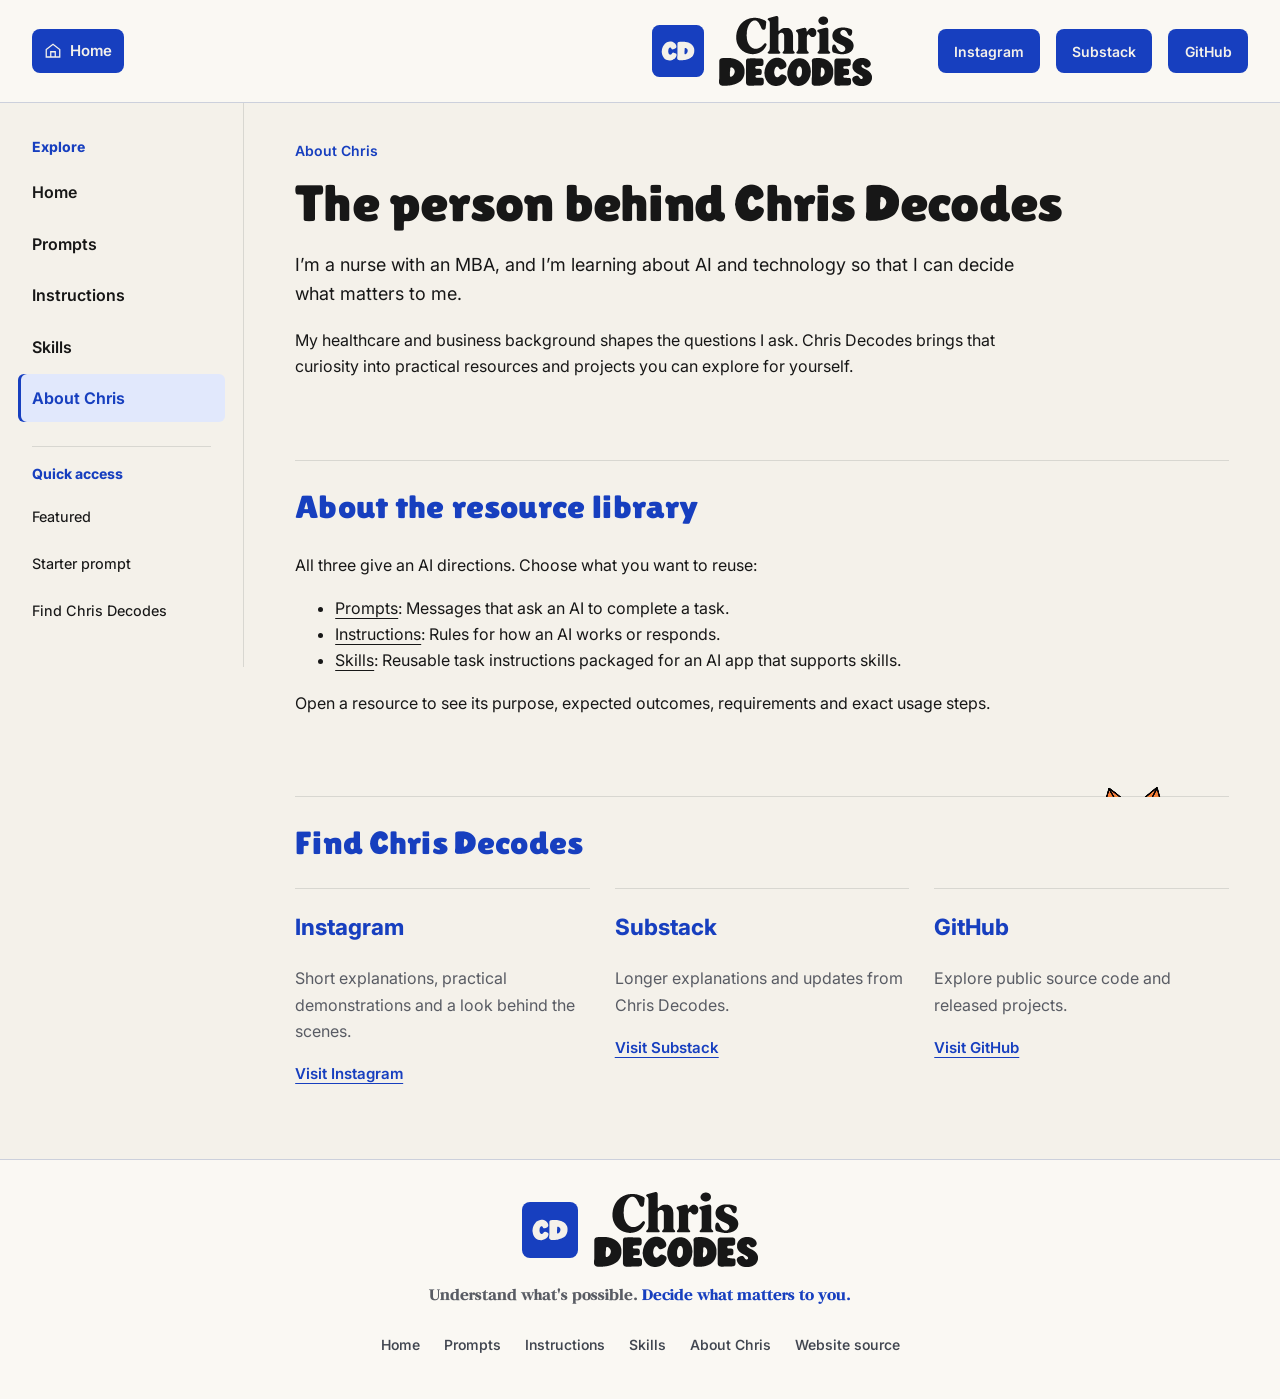
==== about/index.html @ c96f5f58 "Give platform icons wider staggered paths around the tagline" ====
<!doctype html>
<html lang="en"><head><meta charset="utf-8"><meta name="viewport" content="width=device-width, initial-scale=1"><title>About Chris · Chris Decodes</title><meta name="description" content="Explore Chris Decodes prompts, instructions and skills, meet Chris, and find Instagram, Substack and GitHub."><meta name="theme-color" content="#173FBF"><meta property="og:title" content="About Chris · Chris Decodes"><meta property="og:description" content="Understand what's possible. Decide what matters to you."><link rel="icon" href="/assets/favicon.svg" type="image/svg+xml"><link rel="preload" href="/assets/WordmarkEditorial.ttf" as="font" type="font/ttf" crossorigin><link rel="stylesheet" href="/styles.css?v=b5126ed3db9d"><script type="application/json" id="site-config">{"tagline":"Understand what's possible. Decide what matters to you.","navigation":[{"id":"home","label":"Home","url":"/"},{"id":"prompts","label":"Prompts","url":"/prompts/"},{"id":"instructions","label":"Instructions","url":"/instructions/"},{"id":"skills","label":"Skills","url":"/skills/"},{"id":"about","label":"About Chris","url":"/about/"}],"types":{"all":{"label":"All resources","title":"Resources","url":"/resources/","nav":"resources","description":"Browse reusable resources and projects. Find what fits your task, then copy it, download it or explore the source."},"skills":{"label":"Skills","title":"Skills","singular":"Skill","url":"/skills/","nav":"skills","description":"A skill is a reusable set of instructions for a specific task, packaged for an AI app that supports skills. It may include templates, files or scripts.","tileDescription":"Reusable task instructions packaged for an AI app that supports skills.","emptyDescription":"Each skill will name its supported app, explain any requirements and give exact setup and usage steps.","useSteps":["Open a skill and check its supported app, requirements and expected outcomes.","Follow that resource’s setup steps to add the skill to the supported app. The method depends on the app and the skill.","Use the skill for your task as its resource page describes, then review the result."]},"prompts":{"label":"Prompts","title":"Prompts","singular":"Prompt","url":"/prompts/","nav":"prompts","description":"A prompt is a message you give an AI to request a result. It describes the task and can include context, constraints and examples.","tileDescription":"Messages that ask an AI to complete a task.","emptyDescription":"Each prompt will include text to copy, details to fill in and steps for using it.","useSteps":["Open a prompt and read its purpose, expected outcomes and requirements.","Copy the prompt into your AI assistant’s message box. Replace any bracketed fields with your own task details.","Send the message, answer any follow-up questions and review the response."]},"templates":{"label":"Templates","title":"Templates","singular":"Template","url":"/resources/?type=templates","nav":"resources","description":"Reusable files that give a familiar task a clear starting structure."},"workflows":{"label":"Workflows","title":"Workflows","singular":"Workflow","url":"/resources/?type=workflows","nav":"resources","description":"Repeatable processes with the steps and requirements needed to use them."},"projects":{"label":"Projects","title":"Projects","singular":"Project","url":"/resources/?type=projects","nav":"resources","description":"Released tools and code projects, with documentation and source links."},"instructions":{"label":"Instructions","title":"Instructions","singular":"Instruction set","url":"/instructions/","nav":"instructions","description":"Instructions are rules that guide how an AI works or responds, such as its tone, answer format or steps to follow. They apply within the chat, project or app where they are provided.","tileDescription":"Rules for how an AI works or responds.","emptyDescription":"Each instruction set will name the supported app, where to save the text and when the rules apply.","useSteps":["Open an instruction set and check which app it supports and where its rules apply.","Adapt the rules to your needs. Save or paste them in the location named on the resource page, such as project instructions or the start of a chat.","Give the assistant your task, then check that its response follows the rules."]}},"shortcuts":[{"label":"Featured","url":"/#featured"},{"label":"Starter prompt","url":"/resources/task-context-starter-prompt/"},{"label":"Find Chris Decodes","url":"/about/#channels-title"}],"channels":[{"id":"instagram","label":"Instagram","url":"https://www.instagram.com/chris.decodes/","description":"Short explanations, practical demonstrations and a look behind the scenes.","action":"Visit Instagram"},{"id":"substack","label":"Substack","url":"https://substack.com/@chrisdecodes","description":"Longer explanations and updates from Chris Decodes.","action":"Visit Substack"},{"id":"github","label":"GitHub","url":"https://github.com/chrisdecodes-io","description":"Explore public source code and released projects.","action":"Visit GitHub"}]}</script><script type="application/json" id="character-assets">{"/styles.css":"/styles.css?v=b5126ed3db9d","/app.js":"/app.js?v=80d2569b3fc8","/cat-motion.js":"/cat-motion.js?v=bfce1d499fc5","/assets/characters/curious.webm":"/assets/characters/curious.webm?v=998fbcb05bd0","/assets/characters/curious.png":"/assets/characters/curious.png?v=dba51ad01598","/assets/characters/work.webm":"/assets/characters/work.webm?v=6533319961f9","/assets/characters/work.png":"/assets/characters/work.png?v=092979cd5dc8","/assets/characters/presenting.webm":"/assets/characters/presenting.webm?v=2687e1ab9151","/assets/characters/presenting.png":"/assets/characters/presenting.png?v=f0e5d7b3813c","/assets/characters/rest.webm":"/assets/characters/rest.webm?v=f57a9287e5f8","/assets/characters/rest.png":"/assets/characters/rest.png?v=c10e5b1cfd68","/assets/characters/peek.webm":"/assets/characters/peek.webm?v=a9a381fa64bb","/assets/characters/peek.png":"/assets/characters/peek.png?v=89c54f8ad49e","/assets/characters/walk.webm":"/assets/characters/walk.webm?v=b85d0eef2d5d","/assets/characters/walk.png":"/assets/characters/walk.png?v=d634de64fa08"}</script><script src="/cat-motion.js?v=bfce1d499fc5" defer></script><script src="/app.js?v=80d2569b3fc8" defer></script></head><body>
<a class="skip-link" href="#main">Skip to content</a><header class="header"><div class="header-inner"><a class="home-link" href="/"><svg class="home-icon" viewBox="0 0 24 24" width="18" height="18" fill="none" stroke="currentColor" stroke-width="1.7" aria-hidden="true"><path d="m3 10 9-7 9 7v10H3z"/><path d="M9 20v-7h6v7"/></svg>Home</a><a class="brand" href="/" aria-label="Chris Decodes home"><img class="brand-symbol" src="/assets/cd-logo-square.svg" alt="" width="176" height="176"><img class="brand-wordmark" src="/assets/wordmark-cta-ink.svg" alt="" width="533" height="245"></a><nav class="top-channels" aria-label="Chris Decodes channels"><a class="channel-button" href="https://www.instagram.com/chris.decodes/">Instagram</a><a class="channel-button" href="https://substack.com/@chrisdecodes">Substack</a><a class="channel-button" href="https://github.com/chrisdecodes-io">GitHub</a></nav></div></header>
<div class="site-shell"><aside class="sidebar"><button class="sidebar-toggle" aria-expanded="false" aria-controls="sidebar-links">Browse the hub <span aria-hidden="true">+</span></button><nav id="sidebar-links" aria-label="Main navigation"><p class="nav-label">Explore</p><a href="/" data-nav="home">Home</a><a href="/prompts/" data-nav="prompts">Prompts</a><a href="/instructions/" data-nav="instructions">Instructions</a><a href="/skills/" data-nav="skills">Skills</a><a href="/about/" data-nav="about" aria-current="page">About Chris</a><div class="nav-divider"></div><p class="nav-label">Quick access</p><a class="shortcut-link" href="/#featured">Featured</a><a class="shortcut-link" href="/resources/task-context-starter-prompt/">Starter prompt</a><a class="shortcut-link" href="/about/#channels-title">Find Chris Decodes</a></nav></aside><main id="main" tabindex="-1"><article class="about-page"><p class="eyebrow">About Chris</p><h1>The person behind Chris Decodes</h1><p class="lead">I’m a nurse with an MBA, and I’m learning about AI and technology so that I can decide what matters to me.</p><p>My healthcare and business background shapes the questions I ask. Chris Decodes brings that curiosity into practical resources and projects you can explore for yourself.</p><section class="peek-surface about-skills"><div class="peek-edge" data-peek-position="left" aria-hidden="true"><div  class="decoder-cat" data-action="peek" aria-hidden="true"><img src="/assets/characters/peek.png?v=89c54f8ad49e" width="512" height="512" alt=""><video muted loop playsinline preload="none" poster="/assets/characters/peek.png?v=89c54f8ad49e" tabindex="-1" aria-hidden="true"></video></div></div><h2>About the resource library</h2><p>All three give an AI directions. Choose what you want to reuse:</p><ul><li><a href="/prompts/">Prompts</a>: Messages that ask an AI to complete a task.</li><li><a href="/instructions/">Instructions</a>: Rules for how an AI works or responds.</li><li><a href="/skills/">Skills</a>: Reusable task instructions packaged for an AI app that supports skills.</li></ul><p>Open a resource to see its purpose, expected outcomes, requirements and exact usage steps.</p></section><section class="channels peek-surface" aria-labelledby="channels-title"><div class="peek-edge" data-peek-position="right" aria-hidden="true"><div  class="decoder-cat" data-action="peek" aria-hidden="true"><img src="/assets/characters/peek.png?v=89c54f8ad49e" width="512" height="512" alt=""><video muted loop playsinline preload="none" poster="/assets/characters/peek.png?v=89c54f8ad49e" tabindex="-1" aria-hidden="true"></video></div></div><h2 id="channels-title">Find Chris Decodes</h2><div class="channel-grid"><article id="instagram"><h3>Instagram</h3><p>Short explanations, practical demonstrations and a look behind the scenes.</p><a class="text-link" href="https://www.instagram.com/chris.decodes/">Visit Instagram</a></article><article id="substack"><h3>Substack</h3><p>Longer explanations and updates from Chris Decodes.</p><a class="text-link" href="https://substack.com/@chrisdecodes">Visit Substack</a></article><article id="github"><h3>GitHub</h3><p>Explore public source code and released projects.</p><a class="text-link" href="https://github.com/chrisdecodes-io">Visit GitHub</a></article></div></section></article></main></div><footer class="footer peek-surface footer-peek"><div class="peek-edge" data-peek-position="center" aria-hidden="true"><div  class="decoder-cat" data-action="peek" aria-hidden="true"><img src="/assets/characters/peek.png?v=89c54f8ad49e" width="512" height="512" alt=""><video muted loop playsinline preload="none" poster="/assets/characters/peek.png?v=89c54f8ad49e" tabindex="-1" aria-hidden="true"></video></div></div><div class="footer-inner"><div class="footer-brand"><a class="footer-monogram" href="/" aria-label="Chris Decodes home"><img src="/assets/cd-logo-square.svg" width="56" height="56" alt="Chris Decodes CD logo"></a><p class="footer-name"><img class="footer-wordmark" src="/assets/wordmark-cta-ink.svg" width="533" height="245" alt="Chris Decodes"></p></div><p class="footer-tagline"><span class="tagline-opening">Understand what&#39;s possible.</span> <span class="tagline-closing">Decide what matters to you.</span></p><nav aria-label="Footer navigation"><a href="/">Home</a><a href="/prompts/">Prompts</a><a href="/instructions/">Instructions</a><a href="/skills/">Skills</a><a href="/about/">About Chris</a><a href="https://github.com/chrisdecodes-io/chrisdecodes-io.github.io">Website source</a></nav></div></footer></body></html>
---- styles.css ----
@font-face{font-family:WordmarkEditorial;src:url('/assets/WordmarkEditorial.ttf') format('truetype');font-weight:400;font-style:normal;font-display:swap}
@font-face{font-family:Emphasis;src:url('/assets/Emphasis.ttf') format('truetype');font-weight:800;font-display:swap}
@font-face{font-family:Inter;src:url('/assets/Inter.ttf') format('truetype');font-weight:100 900;font-display:swap}
:root{--cream:#f4f1ea;--paper:#faf8f3;--ink:#171717;--blue:#173fbf;--muted:#595c64;--line:#d8d7d1;--pale:#e5eafb;--sidebar:244px}
*{box-sizing:border-box}
html{scroll-padding-top:24px}
body{margin:0;background:var(--cream);color:var(--ink);font:400 1rem/1.65 Inter,Arial,sans-serif}
a{color:inherit;text-underline-offset:4px}
button,input,select{font:inherit}
button{cursor:pointer}
button,a,input,select{-webkit-tap-highlight-color:transparent}
button{color:inherit}
a:focus-visible,button:focus-visible,input:focus-visible,select:focus-visible{outline:3px solid var(--blue);outline-offset:5px}
[hidden]{display:none!important}
h1,h2,h3,p{margin-top:0}
h1,h2{font-family:Emphasis,Arial,sans-serif;font-weight:800;line-height:1.15;letter-spacing:.005em}
h1{font-size:clamp(2.25rem,4vw,3.5rem);margin-bottom:18px}
h2{font-size:1.75rem}
h3{font-size:1.25rem;line-height:1.4}
img{max-width:100%}
.skip-link{position:fixed;top:-90px;left:20px;z-index:20;padding:12px 18px;background:var(--blue);color:var(--cream)}
.skip-link:focus{top:12px}
.site-shell{display:grid;grid-template-columns:var(--sidebar) minmax(0,1fr);max-width:1440px;margin:auto;min-height:0}
.sidebar{border-right:1px solid var(--line);padding:32px 18px;position:sticky;top:0;max-height:100vh;overflow:auto;align-self:start}
.sidebar nav>a{display:block;padding:11px 14px;margin:3px 0;text-decoration:none;border-radius:6px;font-size:.9375rem}
.sidebar nav>a:hover{background:#e8e8e1}
.sidebar nav>a[aria-current=page]{color:var(--blue);background:var(--pale);font-weight:650;box-shadow:inset 3px 0 var(--blue)}
.nav-label{font-size:.875rem;color:var(--muted);font-weight:600;padding-inline:14px;margin-bottom:12px}
.nav-divider{height:1px;background:var(--line);margin:24px 14px 15px}
.sidebar-tagline{font-size:.8125rem;color:var(--muted);margin:32px 14px 0;padding-top:24px;border-top:1px solid var(--line)}
.sidebar-toggle{display:none}
main{min-width:0;padding:36px clamp(24px,4vw,64px) 64px}
main:focus{outline:none}
.page-intro{display:flex;justify-content:space-between;gap:24px;align-items:center;min-height:170px;margin-bottom:28px}
.page-intro>div{max-width:740px}
.eyebrow{font-size:.875rem;font-weight:600;color:var(--blue);margin:0 0 14px}
.page-intro p:last-child{max-width:680px;font-size:1.0625rem;color:var(--muted);margin-bottom:0}
.decoder-cat{display:block;object-fit:contain;width:170px;height:170px;flex-shrink:0}
.catalog-controls{display:flex;gap:20px;align-items:end;margin-bottom:16px}
.search-control{flex:1}
.type-control{width:230px}
label{display:block;font-size:.875rem;font-weight:600;margin-bottom:8px}
input[type=search],select{width:100%;background:var(--paper);color:var(--ink);border:1px solid #a6a8aa;border-radius:7px;padding:12px 15px;min-height:50px}
select{appearance:none;padding-right:36px;background-image:url("data:image/svg+xml,%3Csvg xmlns='http://www.w3.org/2000/svg' width='12' height='8' viewBox='0 0 12 8'%3E%3Cpath d='m1 1 5 5 5-5' fill='none' stroke='%23171717' stroke-width='2'/%3E%3C/svg%3E");background-repeat:no-repeat;background-position:right 14px center}
.results-header{display:flex;justify-content:space-between;align-items:center;gap:20px;min-height:38px;margin-bottom:20px}
.results-header p{font-size:.875rem;color:var(--muted);margin:0}
.text-button{border:0;padding:6px 0;background:none;color:var(--blue);text-decoration:underline;text-underline-offset:4px;font-size:.875rem}
.resource-grid{display:grid;grid-template-columns:repeat(3,minmax(0,1fr));gap:20px}
.resource-card{display:flex;flex-direction:column;background:var(--paper);border:1px solid var(--line);border-radius:9px;padding:26px;min-height:385px}
.card-meta{display:flex;justify-content:space-between;gap:12px;align-items:center;margin-bottom:22px}
.type-badge{display:inline-block;font-size:.8125rem;font-weight:600;color:var(--blue);background:var(--pale);padding:4px 10px;border-radius:4px}
.availability{font-size:.8125rem;color:var(--muted)}
.resource-card h2{font:650 1.375rem/1.4 Inter,Arial,sans-serif;margin-bottom:14px;letter-spacing:-.025em}
.resource-card h2 a{text-decoration:none}
.resource-card h2 a:hover{text-decoration:underline}
.resource-card>p{font-size:1rem;color:var(--muted);line-height:1.65}
.resource-card dl{margin:4px 0 24px}
.resource-card dl>div{margin-top:12px}
dt{font-size:.8125rem;font-weight:600;color:var(--muted)}
dd{margin:4px 0 0;font-size:.9375rem}
.resource-action{align-self:start;color:var(--blue);font-size:.9375rem;font-weight:600;margin-top:auto}
.empty-state{display:flex;align-items:center;justify-content:center;gap:32px;padding:38px 30px;background:#eeece5;border:1px solid var(--line);border-radius:9px;min-height:270px}
.empty-state h2{font-size:1.75rem}
.empty-state p{color:var(--muted);max-width:460px}
.empty-state .decoder-cat{width:180px;height:180px}
.button{display:inline-flex;align-items:center;justify-content:center;text-decoration:none;font-size:.9375rem;font-weight:600;padding:12px 19px;border-radius:6px;min-height:47px;border:1px solid transparent}
.primary{background:var(--blue);color:var(--cream)}
.primary:hover{background:#10319c}
.secondary{background:transparent;border-color:#9c9ea3;color:var(--ink)}
.secondary:hover{background:var(--pale)}
.resource-detail{max-width:900px}
.breadcrumbs{display:flex;gap:12px;font-size:.875rem;margin:0 0 30px;color:var(--muted)}
.detail-intro .availability{margin-left:12px}
.detail-intro h1{margin-top:22px;max-width:800px;font-size:clamp(2rem,3.5vw,3rem)}
.detail-intro>p{font-size:1.125rem;max-width:720px;color:var(--muted)}
.detail-facts{display:grid;grid-template-columns:1fr 1fr;border-block:1px solid var(--line);padding-block:20px;margin:28px 0 34px;gap:24px}
.resource-detail section{margin-bottom:30px}
.resource-detail section h2{font:650 1.25rem/1.4 Inter,Arial,sans-serif;margin-bottom:14px}
.resource-detail li{margin-block:8px}
.resource-detail ol,.resource-detail ul{padding-left:24px}
pre{font:400 1rem/1.85 Inter,Arial,sans-serif;white-space:pre-wrap;overflow-wrap:anywhere;background:var(--paper);padding:26px;border:1px solid var(--line);border-radius:8px;margin:0}
.resource-actions{display:flex;align-items:center;gap:14px;flex-wrap:wrap}
.text-link{color:var(--blue);font-weight:600;font-size:.9375rem}
#copy-status{min-height:26px;margin:14px 0;font-size:.9375rem;color:var(--blue)}
.notice{font-size:.9375rem;color:var(--muted);border-left:3px solid #aab8e4;padding:8px 0 8px 16px}
.about-page{max-width:1000px}
.about-page>p{max-width:750px}
.about-page h1{max-width:800px}
.about-page .lead{font-size:1.125rem}
.about-page>h2{margin-top:40px;font-size:1.75rem}
.channels{margin-top:48px}
.channel-grid{display:grid;grid-template-columns:repeat(3,minmax(0,1fr));gap:25px}
.channel-grid article{padding-top:22px;border-top:1px solid var(--line)}
.channel-grid p{color:var(--muted);font-size:1rem}
.coming{display:inline-block;font-size:.875rem;color:var(--muted);padding:5px 9px;border:1px solid var(--line);border-radius:4px}
@media(min-width:1500px){
.resource-grid{grid-template-columns:repeat(3,minmax(0,1fr))}}
@media(max-width:1250px){
.resource-grid{grid-template-columns:repeat(2,minmax(0,1fr))}
.resource-card{padding:24px}
.page-intro .decoder-cat{width:145px;height:145px}
.channel-grid{grid-template-columns:1fr}}
@media(max-width:950px){
:root{--sidebar:210px}
.sidebar{padding-inline:12px}
.catalog-controls{gap:16px}
.type-control{width:190px}
.resource-grid{grid-template-columns:1fr}
.page-intro .decoder-cat{width:125px;height:125px}
.empty-state{gap:20px;padding:26px 20px}}
@media(max-width:760px){
.site-shell{display:block;min-height:0}
.sidebar{position:relative;max-height:none;border-right:0;border-bottom:1px solid var(--line);padding:0 20px}
.sidebar-toggle{display:flex;justify-content:space-between;width:100%;border:0;padding:16px 0;background:none;color:var(--blue);font-weight:600}
.sidebar nav{display:none;padding-bottom:20px}
.sidebar-toggle[aria-expanded=true]+nav{display:block}
.sidebar-tagline{display:none}
.sidebar .nav-label{padding-top:7px}
.sidebar nav>a{min-height:46px}
.sidebar .nav-divider{margin-block:16px 8px}
main{padding:26px 20px 45px}
.page-intro{gap:10px;min-height:150px;margin-bottom:28px}
.page-intro>div{min-width:0}
.page-intro .decoder-cat{width:100px;height:100px}
.page-intro h1{font-size:2.25rem}
.page-intro .eyebrow{font-size:.8125rem}
.page-intro p:last-child{font-size:1rem}
.catalog-controls{display:block}
.type-control{width:100%;margin-top:16px}
.results-header{align-items:start;gap:12px}
.results-header .text-button{max-width:160px;text-align:right;padding:0}
.resource-card{min-height:360px}
.empty-state{flex-direction:column;gap:8px;text-align:center;padding:22px}
.empty-state .decoder-cat{width:145px;height:145px}
.empty-state h2{font-size:1.5rem}
.detail-facts{grid-template-columns:1fr}
.breadcrumbs{flex-wrap:wrap}
.detail-intro h1{font-size:2.1rem}
.resource-detail pre{padding:20px}
.resource-actions{gap:12px}
.resource-actions .text-link{padding:8px 0}
.channel-grid{grid-template-columns:1fr}
.about-page h1{font-size:2.25rem}}
@media(max-width:390px){
.page-intro{align-items:start}
.page-intro .decoder-cat{width:80px;height:80px}
.page-intro h1{font-size:2rem}
.page-intro .eyebrow{max-width:180px}}
@media(prefers-reduced-motion:reduce){
*{scroll-behavior:auto!important;transition:none!important}}
.decoder-cat{position:relative}
.decoder-cat img,.decoder-cat video{position:absolute;inset:0;width:100%;height:100%;object-fit:contain}
.decoder-cat video{visibility:hidden}
.decoder-cat.has-video video{visibility:visible}
.decoder-cat.has-video img{visibility:hidden}
.page-intro{justify-content:flex-start;gap:8px;max-width:930px;min-height:200px}
.page-intro>div:first-child{flex:0 1 620px}
.page-intro .decoder-cat{width:230px;height:230px}
.page-intro .decoder-cat[data-action=curious] img,.page-intro .decoder-cat[data-action=curious] video,.page-intro .decoder-cat[data-action=presenting] img,.page-intro .decoder-cat[data-action=presenting] video{transform:scaleX(-1)}
.empty-state{justify-content:flex-start;gap:12px}
.empty-state .decoder-cat{width:230px;height:230px}
.empty-state .decoder-cat[data-action=work] img,.empty-state .decoder-cat[data-action=work] video{transform:scaleX(-1)}
@media(max-width:1000px){
.page-intro .decoder-cat{width:180px;height:180px}
.empty-state .decoder-cat{width:200px;height:200px}}
@media(max-width:760px){
.page-intro{display:grid;grid-template-columns:minmax(0,1fr) 145px;column-gap:0;row-gap:0;min-height:0;align-items:center}
.page-intro>div:first-child{display:contents}
.page-intro .eyebrow{grid-column:1;grid-row:1;align-self:end;margin-bottom:10px}
.page-intro h1{grid-column:1;grid-row:2;align-self:start;margin-bottom:12px}
.page-intro p:last-child{grid-column:1/-1;grid-row:3}
.page-intro .decoder-cat{grid-column:2;grid-row:1/3;width:145px;height:145px}
.page-intro:has(#intro-cat[hidden]){display:block}
.page-intro:has(#intro-cat[hidden])>div:first-child{display:block}
.empty-state{gap:0}
.empty-state .decoder-cat{width:195px;height:195px;margin-bottom:-8px}}
@media(max-width:390px){
.page-intro{grid-template-columns:minmax(0,1fr) 130px}
.page-intro .decoder-cat{width:130px;height:130px}
.page-intro .eyebrow{font-size:.8125rem}}
.home-search{max-width:850px;margin-bottom:38px}
.home-search>div{display:flex;gap:12px}
.home-search input{flex:1;min-width:0}
.home-search button{white-space:nowrap}
.grid-heading{font-size:1.75rem;margin:0 0 22px}
.home-grid{display:grid;grid-template-columns:repeat(3,minmax(0,1fr));gap:20px}
.home-tile{display:flex;flex-direction:column;min-width:0;aspect-ratio:1;min-height:280px;padding:26px;background:var(--paper);border:1px solid var(--line);border-radius:9px;text-decoration:none;color:var(--ink)}
a.home-tile:hover{border-color:var(--blue);background:#eef1fb}
.home-tile h2{font:650 1.4rem/1.35 Inter,Arial,sans-serif;letter-spacing:-.025em;margin-bottom:14px}
.home-tile>p{font-size:1rem;color:var(--muted);line-height:1.6}
.tile-kind{color:var(--blue);font-size:.8125rem;font-weight:600;margin-bottom:18px}
.tile-bottom{display:flex;flex-direction:column;align-items:start;gap:10px;margin-top:auto;padding-top:12px}
.tile-status{font-size:.8125rem;color:var(--muted)}
.tile-action{color:var(--blue);font-size:.9375rem;font-weight:600;text-decoration:underline;text-underline-offset:4px}
.featured-tile{border-color:#93a8e7;background:#e9eefc}
.placeholder-tile{background:#eeece5}
.sidebar-tagline{display:none}
@media(max-width:1150px){
.home-grid{grid-template-columns:repeat(2,minmax(0,1fr))}
.home-tile{padding:24px;min-height:290px}}
@media(max-width:760px){
.home-search{margin-bottom:32px}
.home-search>div{flex-direction:column}
.home-search button{align-self:start}
.home-grid{grid-template-columns:repeat(2,minmax(0,1fr));gap:16px}
.home-tile{padding:22px;aspect-ratio:auto;min-height:280px}
.home-tile h2{font-size:1.3rem}}
@media(max-width:580px){
.home-grid{grid-template-columns:1fr}
.home-tile{aspect-ratio:1;min-height:270px}
.home-tile h2{font-size:1.5rem}
.home-tile>p{max-width:350px}
.home-tile .tile-status{font-size:.875rem}}
.home-tile{width:100%}
.featured-panel{position:relative;isolation:isolate;display:grid;grid-template-columns:minmax(0,1fr) 240px;align-items:center;gap:18px;padding:32px;margin-bottom:32px;border-radius:16px;background:radial-gradient(ellipse at 100% 0%,#4667cc 0%,#173fbf 68%);color:var(--cream);overflow:hidden}
.featured-copy{min-width:0;max-width:650px}
.featured-label{font-size:.9375rem;font-weight:600;display:flex;gap:14px;align-items:center;margin-bottom:20px}
.featured-label>span{font-size:.8125rem;font-weight:400;border-left:1px solid #f4f1ea66;padding-left:14px}
.featured-panel h2{font-size:clamp(1.9rem,3vw,2.6rem);line-height:1.13;margin-bottom:18px}
.featured-description{font-size:1.0625rem;line-height:1.7;max-width:560px;margin-bottom:18px}
.featured-meta{font-size:.8125rem;color:#e0e7ff;line-height:1.7;margin-bottom:22px}
.featured-panel .featured-button{background:var(--cream);color:var(--blue);padding-inline:23px;border-color:var(--cream)}
.featured-panel .featured-button:hover{background:#fffdf9}
.featured-panel a:focus-visible{outline-color:var(--cream)}
.featured-panel .decoder-cat{width:240px;height:240px;justify-self:end}
.featured-panel .decoder-cat img,.featured-panel .decoder-cat video{transform:scaleX(-1)}
.home-search{max-width:none;margin-bottom:34px}
.home-search label{font-size:.9375rem}
.grid-heading{font-size:1.9rem;margin-bottom:22px}
.home-grid{gap:20px}
.home-tile{padding:24px;min-height:210px;aspect-ratio:1.08;border-radius:12px;box-shadow:0 3px 12px #17171703}
.home-tile h2{font-family:Emphasis,Arial,sans-serif;font-weight:800;font-size:1.8rem;line-height:1.15;letter-spacing:.005em;margin:0 0 18px}
.home-tile>p{font-size:1rem;line-height:1.7}
.tile-action{text-decoration:none}
.home-tile:hover .tile-action{text-decoration:underline;text-underline-offset:4px}
a.home-tile:hover{background:#f8f9ff;border-color:#8b9fd8}
.placeholder-tile{box-shadow:none}
.tile-bottom{gap:12px}
.tile-status{font-size:.875rem}
.sidebar nav>a[aria-current=page]{background:#e1e8fc}
@media(max-width:1150px){
.featured-panel{grid-template-columns:minmax(0,1fr) 170px;padding:30px;gap:12px}
.featured-panel .decoder-cat{width:180px;height:180px}
.home-tile{aspect-ratio:auto;min-height:210px;padding:24px}
.home-tile h2{font-size:1.7rem}}
@media(max-width:760px){
.featured-panel{display:block;padding:26px;margin-bottom:30px}
.featured-panel .decoder-cat{position:absolute;top:24px;right:12px;width:120px;height:120px}
.featured-label{max-width:calc(100% - 100px);display:block;margin-bottom:14px}
.featured-label>span{display:block;border:0;padding:0;margin-top:5px}
.featured-panel h2{max-width:calc(100% - 100px);font-size:1.85rem;min-height:100px;margin-bottom:22px}
.featured-description{font-size:1rem}
.featured-meta{font-size:.8125rem}
.home-grid{gap:18px}
.home-tile{min-height:210px;padding:24px}
.home-tile h2{font-size:1.8rem}
.grid-heading{font-size:1.75rem}}
@media(max-width:360px){
.featured-panel{padding:22px}
.featured-panel h2{font-size:1.65rem;max-width:calc(100% - 88px)}
.featured-panel .decoder-cat{width:110px;height:110px;right:8px}
.featured-label{max-width:calc(100% - 88px)}}
@media(max-width:760px){
.featured-label{max-width:none;display:flex;align-items:center;gap:12px}
.featured-label>span{display:inline;border-left:1px solid #f4f1ea66;padding-left:12px;margin:0}
.featured-panel h2{max-width:none;min-height:0;font-size:1.9rem;margin-bottom:18px}
.featured-panel .decoder-cat{top:auto;bottom:24px;right:14px;width:120px;height:120px}
.featured-meta{max-width:calc(100% - 112px)}
.featured-button{max-width:calc(100% - 100px)}}
@media(max-width:360px){
.featured-panel h2{font-size:1.75rem;max-width:none}
.featured-panel .decoder-cat{width:100px;height:100px;right:10px}
.featured-meta{max-width:calc(100% - 92px)}
.featured-button{max-width:none}}
.decoder-cat{pointer-events:none}
@media(max-width:760px){
.featured-panel .featured-button{padding-inline:18px}}
.home-grid{grid-template-columns:repeat(2,minmax(0,1fr))}
@media(min-width:761px) and (max-width:899px){.home-grid{grid-template-columns:1fr}}
.home-tile{aspect-ratio:auto;min-height:210px}
.home-tile>p{max-width:410px}
@media(max-width:580px){
.home-grid{grid-template-columns:1fr}
.home-tile{min-height:210px}}
.featured-panel{grid-template-columns:minmax(0,1.9fr) minmax(220px,1fr)}
.featured-panel .decoder-cat{justify-self:center;align-self:center}
.empty-state{justify-content:center}
.empty-state .decoder-cat{align-self:center;margin:0}
.home-search{margin-bottom:28px}
@media(max-width:1150px){
.featured-panel{grid-template-columns:minmax(0,1.7fr) minmax(160px,1fr)}}
@media(max-width:760px){
.featured-panel{display:grid;grid-template-columns:minmax(0,1fr) 100px;column-gap:16px;row-gap:0}
.featured-copy{display:contents}
.featured-label{grid-column:1/-1;grid-row:1}
.featured-panel h2{grid-column:1/-1;grid-row:2;max-width:none}
.featured-description{grid-column:1/-1;grid-row:3}
.featured-meta{grid-column:1;grid-row:4;align-self:center;max-width:none;margin:0}
.featured-panel .decoder-cat{position:relative;inset:auto;grid-column:2;grid-row:4;width:100px;height:100px;justify-self:center;align-self:center}
.featured-panel .featured-button{grid-column:1/-1;grid-row:5;justify-self:start;max-width:none;margin-top:16px}}
.home-grid{margin-top:28px}
.skills-page .page-intro{min-height:0;margin-bottom:30px}
.skills-page .page-intro h1{margin-bottom:15px}
@media(max-width:760px){
.featured-copy:not(:has(.featured-label)) h2{grid-row:1}
.featured-copy:not(:has(.featured-label)) .featured-description{grid-row:2}
.featured-copy:not(:has(.featured-label)) .featured-meta{grid-row:3}
.featured-copy:not(:has(.featured-label))+.decoder-cat{grid-row:3}
.featured-copy:not(:has(.featured-label)) .featured-button{grid-row:4}
.skills-page .page-intro{display:block}
.skills-page .page-intro>div:first-child{display:block}}
.skills-page .page-intro h1,.about-page h1,.detail-intro h1{font-size:clamp(2.8rem,4vw,3.5rem);line-height:1.08;letter-spacing:-.015em}
.featured-panel h2{font-size:clamp(2.2rem,3vw,2.5rem);line-height:1.1;max-width:650px}
.home-tile h2{font-size:2rem;line-height:1.12;color:var(--ink)}
.resource-detail section h2,.about-page>h2,.channels>h2{font:800 2rem/1.15 Emphasis,Arial,sans-serif;color:var(--blue)}
.channel-grid h3{font-size:1.4rem;font-weight:750;color:var(--blue)}
.sidebar .nav-label{color:var(--blue);font-size:.875rem;margin:0 14px 10px;padding:0;font-weight:750}
.sidebar nav>a{font-size:1rem;font-weight:600}
.sidebar nav>a.shortcut-link{font-size:.9rem;font-weight:450;line-height:1.5}
@media(max-width:760px){
.skills-page .page-intro h1,.about-page h1,.detail-intro h1{font-size:clamp(2.6rem,9.5vw,3.1rem)}
.featured-panel h2{font-size:clamp(2.05rem,7.5vw,2.55rem);overflow-wrap:break-word}
.home-tile h2{font-size:1.95rem}
.resource-detail section h2,.about-page>h2,.channels>h2{font-size:1.8rem}
.sidebar .nav-label{margin-top:10px}}
.peek-surface{position:relative;border-top:1px solid var(--line);padding-top:28px;margin-top:80px}
.peek-edge{position:absolute;right:24px;top:-128px;width:150px;height:128px;overflow:hidden;pointer-events:none}
.peek-edge .decoder-cat{width:150px;height:150px;position:relative}
.prompt-peek{margin-top:80px!important}
.channels.peek-surface{margin-top:80px}
@media(max-width:760px){
.peek-surface{margin-top:64px}
.peek-edge{right:12px;top:-103px;width:120px;height:103px}
.peek-edge .decoder-cat{width:120px;height:120px}
.channels.peek-surface{margin-top:64px}
.prompt-peek{margin-top:64px!important}}
.peek-edge[data-peek-position=left]{right:auto;left:24px}
.peek-edge[data-peek-position=center]{right:auto;left:calc(50% - 75px)}
@media(max-width:760px){
.peek-edge[data-peek-position=left]{left:12px}
.peek-edge[data-peek-position=center]{left:calc(50% - 60px)}}
.peek-edge{visibility:hidden}
.peek-edge[data-peek-active]{visibility:visible}
.feature-peek-wrap{--peek-half:75px;padding:0;border:0}
.feature-peek-wrap>.peek-edge{left:calc(50% - var(--peek-half));right:auto}
.feature-peek-wrap>.featured-panel{margin-bottom:0}
.home-grid.peek-surface{margin-top:80px;padding-top:24px}
.home-grid>.peek-edge{display:block}
.about-skills h2{font-size:2rem;color:var(--blue)}
@media(max-width:760px){
.home-grid.peek-surface{margin-top:64px}
.skills-page .page-intro.peek-surface{margin-top:64px}
.skills-collection.peek-surface{margin-top:64px}}
main{padding-bottom:40px}
.featured-panel{grid-template-columns:minmax(0,1.9fr) minmax(250px,1fr)}
.featured-panel .decoder-cat{width:300px;height:300px}
.empty-state .decoder-cat{width:270px;height:270px}
@media(max-width:1150px){
.featured-panel{grid-template-columns:minmax(0,1.7fr) minmax(190px,1fr)}
.featured-panel .decoder-cat{width:225px;height:225px}}
@media(max-width:1000px){
.empty-state .decoder-cat{width:230px;height:230px}}
@media(max-width:760px){
main{padding-bottom:32px}
.featured-panel{grid-template-columns:minmax(0,1fr) 115px}
.featured-panel .decoder-cat{width:115px;height:115px}
.empty-state .decoder-cat{width:180px;height:180px}}
body{min-height:100vh;display:flex;flex-direction:column}
.site-shell{width:100%;flex:1}
.header{width:100%;background:var(--paper);border-bottom:1px solid #ccd0dc}
.header-inner{display:grid;grid-template-columns:minmax(0,1fr) auto minmax(0,1fr);align-items:center;gap:24px;width:100%;max-width:1440px;margin:auto;padding:16px 32px}
.brand{position:relative;left:calc(var(--sidebar) / 2);grid-column:2;grid-row:1;justify-self:center;display:flex;align-items:center;--cta-width:220px;width:var(--cta-width);gap:calc(var(--cta-width) * 49.3 / 741.3);min-height:44px;padding:0;background:transparent}
.brand img{display:block;height:auto;flex-shrink:0}
.brand .brand-symbol{width:calc(var(--cta-width) * 176 / 741.3);border-radius:calc(var(--cta-width) * 8 / 236)}
.brand .brand-wordmark{width:calc(var(--cta-width) * 516 / 741.3)}
.home-link{grid-column:1;grid-row:1;justify-self:start;display:inline-flex;align-items:center;gap:8px;padding:10px 12px;min-height:44px;border-radius:8px;background:var(--blue);color:var(--cream);font-size:.9375rem;font-weight:600;text-decoration:none}
.home-link:hover{background:#10319c}
.home-icon{flex-shrink:0}
.top-channels{grid-column:3;grid-row:1;justify-self:end;display:flex;align-items:center;gap:16px}
.top-channels a{display:inline-flex;align-items:center;justify-content:center;min-width:80px;min-height:44px;padding:10px 16px;border-radius:8px;background:var(--blue);color:var(--cream);font-size:.875rem;font-weight:600;text-decoration:none;white-space:nowrap}
.top-channels a:hover{background:#10319c}
.footer{position:relative;flex-shrink:0;width:100%;max-width:none;margin:32px 0 0;padding:32px 24px;background:var(--paper);border-top:1px solid #ccd0dc;color:var(--muted)}
.footer-inner{display:flex;flex-direction:column;align-items:center;gap:16px;width:100%;max-width:1440px;margin:auto;text-align:center}
.footer-brand{display:flex;align-items:center;justify-content:center;--cta-width:236px;width:var(--cta-width);gap:calc(var(--cta-width) * 49.3 / 741.3)}
.footer-monogram{display:block;width:calc(var(--cta-width) * 176 / 741.3);aspect-ratio:1;flex-shrink:0;overflow:hidden;border-radius:8px}
.footer-monogram img{display:block;width:100%;height:auto}
.footer-name{margin:0}
.footer-wordmark{display:block;width:calc(var(--cta-width) * 516 / 741.3);height:auto}
.footer-tagline{max-width:460px;margin:0;font:400 1rem/1.45 WordmarkEditorial,Georgia,serif;font-synthesis:none;font-kerning:normal;letter-spacing:0}
.footer-tagline .tagline-closing{color:var(--blue);font-weight:400}
.footer nav{display:flex;align-items:center;justify-content:center;flex-wrap:wrap;gap:8px 24px}
.footer nav a{display:inline-flex;align-items:center;min-height:44px;padding:8px 0;font-size:.875rem;font-weight:550;text-decoration:none;color:#414650}
.footer nav a:hover{color:var(--blue);text-decoration:underline}
@media(max-width:1199px){
.header-inner{grid-template-columns:minmax(0,1fr) auto minmax(0,1fr);gap:12px 16px;padding:16px 24px}

.brand{--cta-width:192px}
.top-channels{position:relative;left:calc(var(--sidebar) / 2);grid-column:1/-1;grid-row:2;justify-self:center;display:grid;grid-template-columns:repeat(3,minmax(0,1fr));gap:8px;width:100%;max-width:360px}
.top-channels a{min-width:0;min-height:46px}
}
@media(max-width:760px){
.brand,.top-channels{left:0}
.footer-brand{--cta-width:220px}
.footer{padding:24px 20px}
.footer nav{display:grid;grid-template-columns:repeat(2,max-content);gap:4px 24px}
.footer nav a{justify-content:center}
.footer-tagline .tagline-opening,.footer-tagline .tagline-closing{display:block}}
@media(max-width:480px){
.header-inner{padding:12px 16px;column-gap:8px}
.top-channels a{padding:10px 6px}

.brand{--cta-width:160px}
.home-link{gap:6px;padding:8px 6px;font-size:.875rem}
.home-icon{width:16px;height:16px}}

/* The final destination fills its row without creating an empty half-grid. */
@media(min-width:761px){
.home-grid>.home-tile:last-child{grid-column:1/-1;display:grid;grid-template-columns:minmax(0,1fr) auto;column-gap:24px;min-height:0}
.home-grid>.home-tile:last-child .tile-heading{grid-column:1;grid-row:1;margin-bottom:8px}
.home-grid>.home-tile:last-child>p{grid-column:1;grid-row:2;max-width:650px;margin-bottom:0}
.home-grid>.home-tile:last-child .tile-bottom{grid-column:2;grid-row:1/3;align-self:center;margin:0;padding:0}}
.tile-heading{display:flex;align-items:center;gap:12px;margin-bottom:16px;min-width:0}
.tile-heading h2{margin:0;min-width:0}
.tile-icon{display:inline-flex;align-items:center;justify-content:center;flex-shrink:0;width:36px;height:36px;border-radius:10px;background:var(--blue);color:var(--cream)}

@media(max-width:360px){
.tile-heading{gap:10px}
.tile-icon{width:32px;height:32px;border-radius:9px}
.tile-heading h2{font-size:1.8rem}}

/* A centered, larger tagline flanked by two platform marks on each side. */
.home-intro{position:relative;display:grid;place-items:center;width:100%;min-height:216px;padding:8px 112px;margin:0 auto}
.home-tagline{font-family:WordmarkEditorial,Georgia,serif;font-weight:400;font-synthesis:none;font-kerning:normal;font-size:clamp(2rem,3.4vw,3rem);line-height:1.18;letter-spacing:0;color:var(--ink);margin:0;width:100%;text-align:center}
.home-tagline .tagline-opening,.home-tagline .tagline-closing{display:block}
.home-tagline .tagline-opening{color:var(--ink);font-weight:400}.home-tagline .tagline-closing{color:var(--blue);font-weight:400}
.platform-orbit{--inward-travel:32px;--outward-travel:4px;--upper-rise:14px;--lower-rise:5px;--settle:3px;position:absolute;inset:8px 8px;list-style:none;padding:0;margin:0;pointer-events:none}
.platform-token{--float-left:var(--outward-travel);--float-right:var(--inward-travel);--float-up:var(--upper-rise);--float-down:var(--settle);position:absolute;display:flex;flex-direction:column;align-items:center;width:84px;gap:6px;animation:platform-float 20s ease-in-out infinite}
.platform-mark{display:grid;place-items:center;width:64px;height:64px;background:var(--blue);border-radius:16px}
.platform-mark img{display:block;width:36px;height:36px;object-fit:contain}.platform-token[data-platform=chatgpt] img{width:48px;height:48px}
.platform-label{font:600 .75rem/1.5 Inter,Arial,sans-serif;color:var(--ink);text-align:center}
.platform-token[data-platform=claude]{left:0;top:0;animation-delay:-6s}.platform-token[data-platform=claude-code]{--float-up:var(--lower-rise);animation-direction:reverse;left:0;bottom:0;animation-duration:23s;animation-delay:-10s}.platform-token[data-platform=chatgpt]{--float-left:var(--inward-travel);--float-right:var(--outward-travel);right:0;top:0;animation-duration:22s;animation-delay:-12s}.platform-token[data-platform=codex]{--float-left:var(--inward-travel);--float-right:var(--outward-travel);--float-up:var(--lower-rise);animation-direction:reverse;right:0;bottom:0;animation-duration:24s;animation-delay:-4s}
@keyframes platform-float{0%,100%{transform:translate(calc(var(--float-left) * -.5),calc(var(--float-down) * .3))}22%{transform:translate(var(--float-right),calc(var(--float-up) * -1))}48%{transform:translate(calc(var(--float-right) * .4),var(--float-down))}74%{transform:translate(calc(var(--float-left) * -1),calc(var(--float-up) * -.5))}88%{transform:translate(calc(var(--float-right) * .2),calc(var(--float-down) * .65))}}
.tile-icon img{display:block;object-fit:contain}
@media(max-width:1150px){.home-intro{padding-inline:92px;min-height:192px}.platform-orbit{--inward-travel:14px;--upper-rise:12px;--lower-rise:4px;--settle:2px;inset:8px 4px}.platform-token{width:72px}.platform-mark{width:56px;height:56px;border-radius:14px}}
@media(max-width:760px){.feature-peek-wrap{--peek-half:60px}.home-intro{padding:4px 60px;min-height:180px}.home-tagline{font-size:2rem;line-height:1.18}.platform-orbit{--inward-travel:8px;--outward-travel:2px;--upper-rise:10px;--lower-rise:5px;--settle:3px;inset:10px 0}.platform-token{width:52px;gap:5px}.platform-mark{width:44px;height:44px;border-radius:12px}.platform-mark img{width:28px;height:28px}.platform-token[data-platform=chatgpt] img{width:34px;height:34px}.platform-label{line-height:1.25}}
@media(max-width:360px){.brand{--cta-width:128px}.home-link{padding-inline:4px;gap:4px;font-size:.84375rem}.home-icon{width:14px;height:14px}.home-intro{padding-inline:51px}.platform-orbit{--inward-travel:5px}.home-tagline{font-size:1.875rem}.platform-token{width:44px}.platform-mark{width:38px;height:38px;border-radius:10px}.platform-mark img{width:25px;height:25px}.platform-token[data-platform=chatgpt] img{width:30px;height:30px}.platform-label{font-size:.75rem}}
@media(min-width:761px){.platform-label{white-space:nowrap}}
@media(prefers-reduced-motion:reduce){.platform-token{animation:none}}

/* A reserved cream lane lets the walk take a turn after a complete peek dip. */
.walk-track{-webkit-mask-image:linear-gradient(to right,transparent,#000 10px,#000 calc(100% - 10px),transparent);mask-image:linear-gradient(to right,transparent,#000 10px,#000 calc(100% - 10px),transparent);--walker-size:120px;position:absolute;inset:-80px auto auto var(--walk-left,0px);width:var(--walk-width,100%);height:80px;overflow:hidden;pointer-events:none;visibility:hidden;opacity:0}
.walk-track .decoder-cat{position:absolute;left:calc(-1 * var(--walker-size));bottom:calc(var(--walker-size) * -.1375);width:var(--walker-size);height:var(--walker-size)}
.walk-track[data-walk-active]{visibility:visible;opacity:1}
.walk-track[data-walk-active] .decoder-cat{animation:cat-crossing var(--walk-duration,15s) linear both;animation-play-state:paused}
.walk-track[data-walk-active] .decoder-cat.has-video{animation-play-state:running}
.walk-track[data-walk-active][data-walk-paused] .decoder-cat{animation-play-state:paused}
@keyframes cat-crossing{from{left:calc(-1 * var(--walker-size))}to{left:100%}}
@media(max-width:760px){.walk-track{--walker-size:96px;top:-64px;height:64px}}

/* Resource collections retain the approved detail-page vocabulary without sparse card columns. */
.collection-count{color:var(--muted);margin-bottom:16px}
.collection-results{grid-template-columns:1fr}
.collection-results .resource-card{min-height:0}
.collection-results .resource-card>p{max-width:680px}
.collection-results .resource-card dl{display:flex;flex-wrap:wrap;gap:12px 40px}

.detail-intro .purpose-label{font:650 1.0625rem/1.5 Inter,Arial,sans-serif;margin:20px 0 8px;letter-spacing:0}

.collection-how{max-width:800px;margin-top:28px}
.collection-how>p{color:var(--muted);margin-bottom:10px}
.collection-how li{margin-bottom:12px;line-height:1.65}

.empty-actions{display:flex;align-items:center;flex-wrap:wrap;gap:12px 20px}
.detail-quick-link{margin-top:6px}
#prompt-title{scroll-margin-top:24px}
@media(max-width:760px){.empty-actions{justify-content:center}}
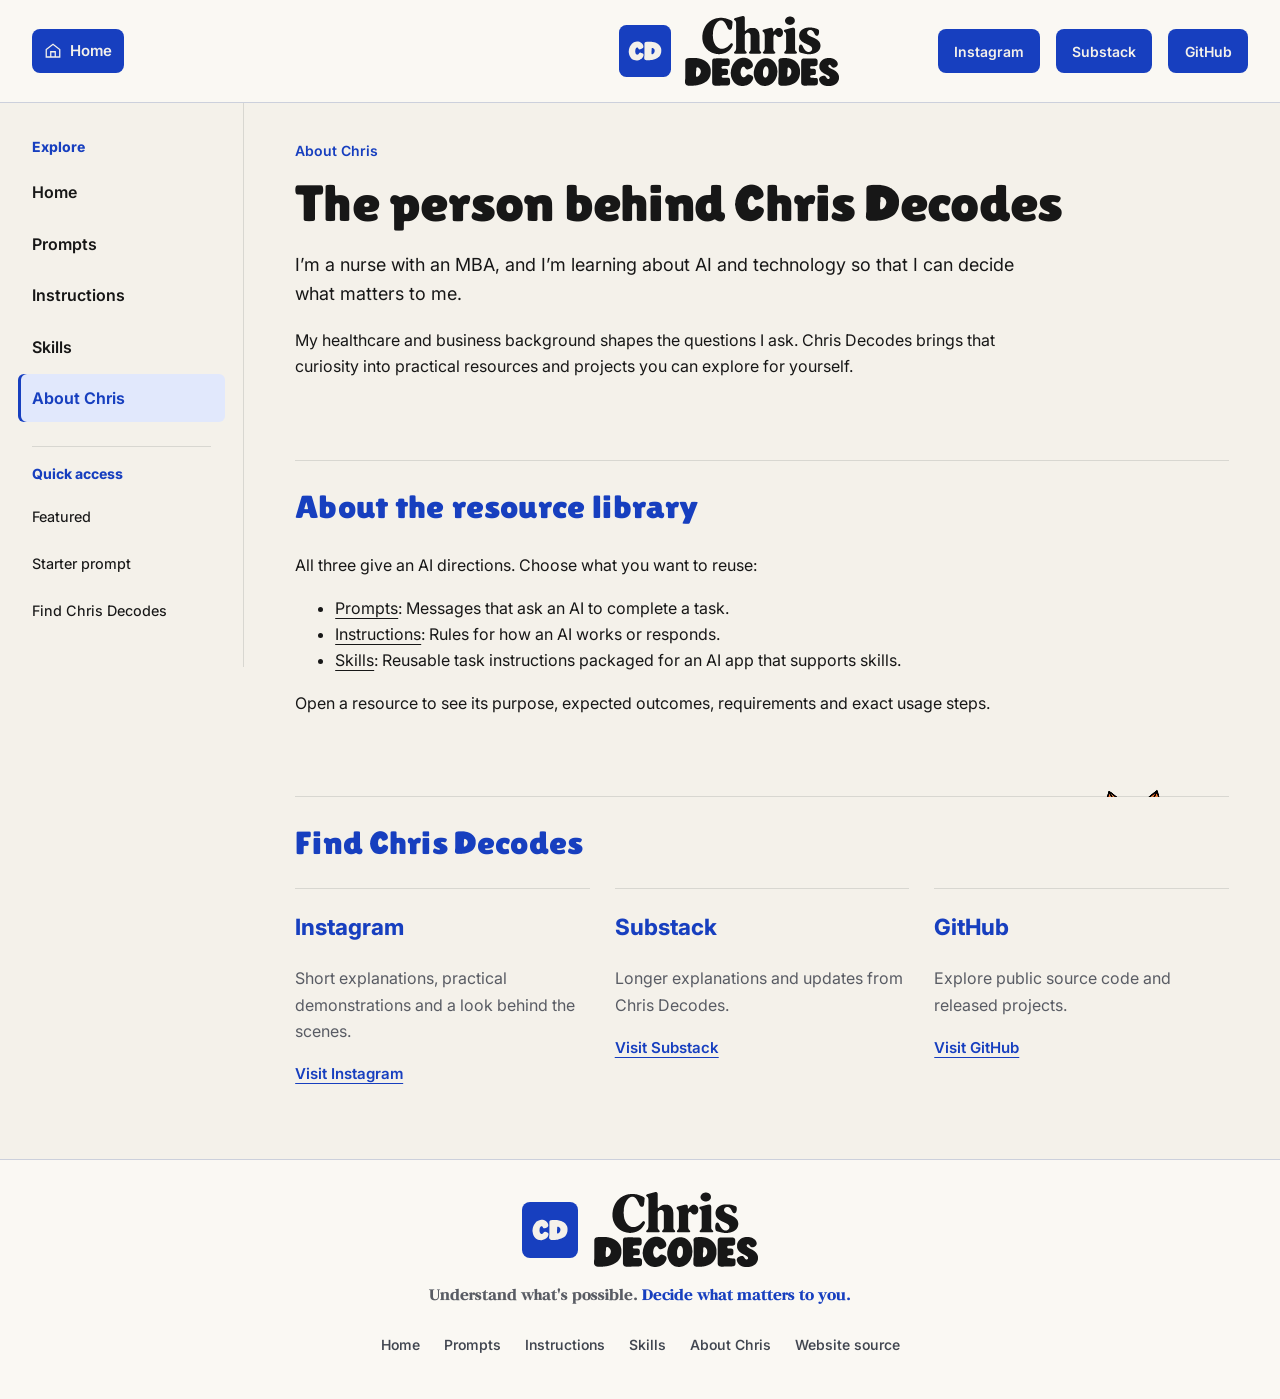
==== commit 9085c500: "Add livelier two-axis icon drift and center the wordmark itself" ====
--- a/about/index.html
+++ b/about/index.html
@@ -1,4 +1,4 @@
 <!doctype html>
-<html lang="en"><head><meta charset="utf-8"><meta name="viewport" content="width=device-width, initial-scale=1"><title>About Chris · Chris Decodes</title><meta name="description" content="Explore Chris Decodes prompts, instructions and skills, meet Chris, and find Instagram, Substack and GitHub."><meta name="theme-color" content="#173FBF"><meta property="og:title" content="About Chris · Chris Decodes"><meta property="og:description" content="Understand what's possible. Decide what matters to you."><link rel="icon" href="/assets/favicon.svg" type="image/svg+xml"><link rel="preload" href="/assets/WordmarkEditorial.ttf" as="font" type="font/ttf" crossorigin><link rel="stylesheet" href="/styles.css?v=b5126ed3db9d"><script type="application/json" id="site-config">{"tagline":"Understand what's possible. Decide what matters to you.","navigation":[{"id":"home","label":"Home","url":"/"},{"id":"prompts","label":"Prompts","url":"/prompts/"},{"id":"instructions","label":"Instructions","url":"/instructions/"},{"id":"skills","label":"Skills","url":"/skills/"},{"id":"about","label":"About Chris","url":"/about/"}],"types":{"all":{"label":"All resources","title":"Resources","url":"/resources/","nav":"resources","description":"Browse reusable resources and projects. Find what fits your task, then copy it, download it or explore the source."},"skills":{"label":"Skills","title":"Skills","singular":"Skill","url":"/skills/","nav":"skills","description":"A skill is a reusable set of instructions for a specific task, packaged for an AI app that supports skills. It may include templates, files or scripts.","tileDescription":"Reusable task instructions packaged for an AI app that supports skills.","emptyDescription":"Each skill will name its supported app, explain any requirements and give exact setup and usage steps.","useSteps":["Open a skill and check its supported app, requirements and expected outcomes.","Follow that resource’s setup steps to add the skill to the supported app. The method depends on the app and the skill.","Use the skill for your task as its resource page describes, then review the result."]},"prompts":{"label":"Prompts","title":"Prompts","singular":"Prompt","url":"/prompts/","nav":"prompts","description":"A prompt is a message you give an AI to request a result. It describes the task and can include context, constraints and examples.","tileDescription":"Messages that ask an AI to complete a task.","emptyDescription":"Each prompt will include text to copy, details to fill in and steps for using it.","useSteps":["Open a prompt and read its purpose, expected outcomes and requirements.","Copy the prompt into your AI assistant’s message box. Replace any bracketed fields with your own task details.","Send the message, answer any follow-up questions and review the response."]},"templates":{"label":"Templates","title":"Templates","singular":"Template","url":"/resources/?type=templates","nav":"resources","description":"Reusable files that give a familiar task a clear starting structure."},"workflows":{"label":"Workflows","title":"Workflows","singular":"Workflow","url":"/resources/?type=workflows","nav":"resources","description":"Repeatable processes with the steps and requirements needed to use them."},"projects":{"label":"Projects","title":"Projects","singular":"Project","url":"/resources/?type=projects","nav":"resources","description":"Released tools and code projects, with documentation and source links."},"instructions":{"label":"Instructions","title":"Instructions","singular":"Instruction set","url":"/instructions/","nav":"instructions","description":"Instructions are rules that guide how an AI works or responds, such as its tone, answer format or steps to follow. They apply within the chat, project or app where they are provided.","tileDescription":"Rules for how an AI works or responds.","emptyDescription":"Each instruction set will name the supported app, where to save the text and when the rules apply.","useSteps":["Open an instruction set and check which app it supports and where its rules apply.","Adapt the rules to your needs. Save or paste them in the location named on the resource page, such as project instructions or the start of a chat.","Give the assistant your task, then check that its response follows the rules."]}},"shortcuts":[{"label":"Featured","url":"/#featured"},{"label":"Starter prompt","url":"/resources/task-context-starter-prompt/"},{"label":"Find Chris Decodes","url":"/about/#channels-title"}],"channels":[{"id":"instagram","label":"Instagram","url":"https://www.instagram.com/chris.decodes/","description":"Short explanations, practical demonstrations and a look behind the scenes.","action":"Visit Instagram"},{"id":"substack","label":"Substack","url":"https://substack.com/@chrisdecodes","description":"Longer explanations and updates from Chris Decodes.","action":"Visit Substack"},{"id":"github","label":"GitHub","url":"https://github.com/chrisdecodes-io","description":"Explore public source code and released projects.","action":"Visit GitHub"}]}</script><script type="application/json" id="character-assets">{"/styles.css":"/styles.css?v=b5126ed3db9d","/app.js":"/app.js?v=80d2569b3fc8","/cat-motion.js":"/cat-motion.js?v=bfce1d499fc5","/assets/characters/curious.webm":"/assets/characters/curious.webm?v=998fbcb05bd0","/assets/characters/curious.png":"/assets/characters/curious.png?v=dba51ad01598","/assets/characters/work.webm":"/assets/characters/work.webm?v=6533319961f9","/assets/characters/work.png":"/assets/characters/work.png?v=092979cd5dc8","/assets/characters/presenting.webm":"/assets/characters/presenting.webm?v=2687e1ab9151","/assets/characters/presenting.png":"/assets/characters/presenting.png?v=f0e5d7b3813c","/assets/characters/rest.webm":"/assets/characters/rest.webm?v=f57a9287e5f8","/assets/characters/rest.png":"/assets/characters/rest.png?v=c10e5b1cfd68","/assets/characters/peek.webm":"/assets/characters/peek.webm?v=a9a381fa64bb","/assets/characters/peek.png":"/assets/characters/peek.png?v=89c54f8ad49e","/assets/characters/walk.webm":"/assets/characters/walk.webm?v=b85d0eef2d5d","/assets/characters/walk.png":"/assets/characters/walk.png?v=d634de64fa08"}</script><script src="/cat-motion.js?v=bfce1d499fc5" defer></script><script src="/app.js?v=80d2569b3fc8" defer></script></head><body>
+<html lang="en"><head><meta charset="utf-8"><meta name="viewport" content="width=device-width, initial-scale=1"><title>About Chris · Chris Decodes</title><meta name="description" content="Explore Chris Decodes prompts, instructions and skills, meet Chris, and find Instagram, Substack and GitHub."><meta name="theme-color" content="#173FBF"><meta property="og:title" content="About Chris · Chris Decodes"><meta property="og:description" content="Understand what's possible. Decide what matters to you."><link rel="icon" href="/assets/favicon.svg" type="image/svg+xml"><link rel="preload" href="/assets/WordmarkEditorial.ttf" as="font" type="font/ttf" crossorigin><link rel="stylesheet" href="/styles.css?v=93bc7d12d323"><script type="application/json" id="site-config">{"tagline":"Understand what's possible. Decide what matters to you.","navigation":[{"id":"home","label":"Home","url":"/"},{"id":"prompts","label":"Prompts","url":"/prompts/"},{"id":"instructions","label":"Instructions","url":"/instructions/"},{"id":"skills","label":"Skills","url":"/skills/"},{"id":"about","label":"About Chris","url":"/about/"}],"types":{"all":{"label":"All resources","title":"Resources","url":"/resources/","nav":"resources","description":"Browse reusable resources and projects. Find what fits your task, then copy it, download it or explore the source."},"skills":{"label":"Skills","title":"Skills","singular":"Skill","url":"/skills/","nav":"skills","description":"A skill is a reusable set of instructions for a specific task, packaged for an AI app that supports skills. It may include templates, files or scripts.","tileDescription":"Reusable task instructions packaged for an AI app that supports skills.","emptyDescription":"Each skill will name its supported app, explain any requirements and give exact setup and usage steps.","useSteps":["Open a skill and check its supported app, requirements and expected outcomes.","Follow that resource’s setup steps to add the skill to the supported app. The method depends on the app and the skill.","Use the skill for your task as its resource page describes, then review the result."]},"prompts":{"label":"Prompts","title":"Prompts","singular":"Prompt","url":"/prompts/","nav":"prompts","description":"A prompt is a message you give an AI to request a result. It describes the task and can include context, constraints and examples.","tileDescription":"Messages that ask an AI to complete a task.","emptyDescription":"Each prompt will include text to copy, details to fill in and steps for using it.","useSteps":["Open a prompt and read its purpose, expected outcomes and requirements.","Copy the prompt into your AI assistant’s message box. Replace any bracketed fields with your own task details.","Send the message, answer any follow-up questions and review the response."]},"templates":{"label":"Templates","title":"Templates","singular":"Template","url":"/resources/?type=templates","nav":"resources","description":"Reusable files that give a familiar task a clear starting structure."},"workflows":{"label":"Workflows","title":"Workflows","singular":"Workflow","url":"/resources/?type=workflows","nav":"resources","description":"Repeatable processes with the steps and requirements needed to use them."},"projects":{"label":"Projects","title":"Projects","singular":"Project","url":"/resources/?type=projects","nav":"resources","description":"Released tools and code projects, with documentation and source links."},"instructions":{"label":"Instructions","title":"Instructions","singular":"Instruction set","url":"/instructions/","nav":"instructions","description":"Instructions are rules that guide how an AI works or responds, such as its tone, answer format or steps to follow. They apply within the chat, project or app where they are provided.","tileDescription":"Rules for how an AI works or responds.","emptyDescription":"Each instruction set will name the supported app, where to save the text and when the rules apply.","useSteps":["Open an instruction set and check which app it supports and where its rules apply.","Adapt the rules to your needs. Save or paste them in the location named on the resource page, such as project instructions or the start of a chat.","Give the assistant your task, then check that its response follows the rules."]}},"shortcuts":[{"label":"Featured","url":"/#featured"},{"label":"Starter prompt","url":"/resources/task-context-starter-prompt/"},{"label":"Find Chris Decodes","url":"/about/#channels-title"}],"channels":[{"id":"instagram","label":"Instagram","url":"https://www.instagram.com/chris.decodes/","description":"Short explanations, practical demonstrations and a look behind the scenes.","action":"Visit Instagram"},{"id":"substack","label":"Substack","url":"https://substack.com/@chrisdecodes","description":"Longer explanations and updates from Chris Decodes.","action":"Visit Substack"},{"id":"github","label":"GitHub","url":"https://github.com/chrisdecodes-io","description":"Explore public source code and released projects.","action":"Visit GitHub"}]}</script><script type="application/json" id="character-assets">{"/styles.css":"/styles.css?v=93bc7d12d323","/app.js":"/app.js?v=80d2569b3fc8","/cat-motion.js":"/cat-motion.js?v=bfce1d499fc5","/assets/characters/curious.webm":"/assets/characters/curious.webm?v=998fbcb05bd0","/assets/characters/curious.png":"/assets/characters/curious.png?v=dba51ad01598","/assets/characters/work.webm":"/assets/characters/work.webm?v=6533319961f9","/assets/characters/work.png":"/assets/characters/work.png?v=092979cd5dc8","/assets/characters/presenting.webm":"/assets/characters/presenting.webm?v=2687e1ab9151","/assets/characters/presenting.png":"/assets/characters/presenting.png?v=f0e5d7b3813c","/assets/characters/rest.webm":"/assets/characters/rest.webm?v=f57a9287e5f8","/assets/characters/rest.png":"/assets/characters/rest.png?v=c10e5b1cfd68","/assets/characters/peek.webm":"/assets/characters/peek.webm?v=a9a381fa64bb","/assets/characters/peek.png":"/assets/characters/peek.png?v=89c54f8ad49e","/assets/characters/walk.webm":"/assets/characters/walk.webm?v=b85d0eef2d5d","/assets/characters/walk.png":"/assets/characters/walk.png?v=d634de64fa08"}</script><script src="/cat-motion.js?v=bfce1d499fc5" defer></script><script src="/app.js?v=80d2569b3fc8" defer></script></head><body>
 <a class="skip-link" href="#main">Skip to content</a><header class="header"><div class="header-inner"><a class="home-link" href="/"><svg class="home-icon" viewBox="0 0 24 24" width="18" height="18" fill="none" stroke="currentColor" stroke-width="1.7" aria-hidden="true"><path d="m3 10 9-7 9 7v10H3z"/><path d="M9 20v-7h6v7"/></svg>Home</a><a class="brand" href="/" aria-label="Chris Decodes home"><img class="brand-symbol" src="/assets/cd-logo-square.svg" alt="" width="176" height="176"><img class="brand-wordmark" src="/assets/wordmark-cta-ink.svg" alt="" width="533" height="245"></a><nav class="top-channels" aria-label="Chris Decodes channels"><a class="channel-button" href="https://www.instagram.com/chris.decodes/">Instagram</a><a class="channel-button" href="https://substack.com/@chrisdecodes">Substack</a><a class="channel-button" href="https://github.com/chrisdecodes-io">GitHub</a></nav></div></header>
 <div class="site-shell"><aside class="sidebar"><button class="sidebar-toggle" aria-expanded="false" aria-controls="sidebar-links">Browse the hub <span aria-hidden="true">+</span></button><nav id="sidebar-links" aria-label="Main navigation"><p class="nav-label">Explore</p><a href="/" data-nav="home">Home</a><a href="/prompts/" data-nav="prompts">Prompts</a><a href="/instructions/" data-nav="instructions">Instructions</a><a href="/skills/" data-nav="skills">Skills</a><a href="/about/" data-nav="about" aria-current="page">About Chris</a><div class="nav-divider"></div><p class="nav-label">Quick access</p><a class="shortcut-link" href="/#featured">Featured</a><a class="shortcut-link" href="/resources/task-context-starter-prompt/">Starter prompt</a><a class="shortcut-link" href="/about/#channels-title">Find Chris Decodes</a></nav></aside><main id="main" tabindex="-1"><article class="about-page"><p class="eyebrow">About Chris</p><h1>The person behind Chris Decodes</h1><p class="lead">I’m a nurse with an MBA, and I’m learning about AI and technology so that I can decide what matters to me.</p><p>My healthcare and business background shapes the questions I ask. Chris Decodes brings that curiosity into practical resources and projects you can explore for yourself.</p><section class="peek-surface about-skills"><div class="peek-edge" data-peek-position="left" aria-hidden="true"><div  class="decoder-cat" data-action="peek" aria-hidden="true"><img src="/assets/characters/peek.png?v=89c54f8ad49e" width="512" height="512" alt=""><video muted loop playsinline preload="none" poster="/assets/characters/peek.png?v=89c54f8ad49e" tabindex="-1" aria-hidden="true"></video></div></div><h2>About the resource library</h2><p>All three give an AI directions. Choose what you want to reuse:</p><ul><li><a href="/prompts/">Prompts</a>: Messages that ask an AI to complete a task.</li><li><a href="/instructions/">Instructions</a>: Rules for how an AI works or responds.</li><li><a href="/skills/">Skills</a>: Reusable task instructions packaged for an AI app that supports skills.</li></ul><p>Open a resource to see its purpose, expected outcomes, requirements and exact usage steps.</p></section><section class="channels peek-surface" aria-labelledby="channels-title"><div class="peek-edge" data-peek-position="right" aria-hidden="true"><div  class="decoder-cat" data-action="peek" aria-hidden="true"><img src="/assets/characters/peek.png?v=89c54f8ad49e" width="512" height="512" alt=""><video muted loop playsinline preload="none" poster="/assets/characters/peek.png?v=89c54f8ad49e" tabindex="-1" aria-hidden="true"></video></div></div><h2 id="channels-title">Find Chris Decodes</h2><div class="channel-grid"><article id="instagram"><h3>Instagram</h3><p>Short explanations, practical demonstrations and a look behind the scenes.</p><a class="text-link" href="https://www.instagram.com/chris.decodes/">Visit Instagram</a></article><article id="substack"><h3>Substack</h3><p>Longer explanations and updates from Chris Decodes.</p><a class="text-link" href="https://substack.com/@chrisdecodes">Visit Substack</a></article><article id="github"><h3>GitHub</h3><p>Explore public source code and released projects.</p><a class="text-link" href="https://github.com/chrisdecodes-io">Visit GitHub</a></article></div></section></article></main></div><footer class="footer peek-surface footer-peek"><div class="peek-edge" data-peek-position="center" aria-hidden="true"><div  class="decoder-cat" data-action="peek" aria-hidden="true"><img src="/assets/characters/peek.png?v=89c54f8ad49e" width="512" height="512" alt=""><video muted loop playsinline preload="none" poster="/assets/characters/peek.png?v=89c54f8ad49e" tabindex="-1" aria-hidden="true"></video></div></div><div class="footer-inner"><div class="footer-brand"><a class="footer-monogram" href="/" aria-label="Chris Decodes home"><img src="/assets/cd-logo-square.svg" width="56" height="56" alt="Chris Decodes CD logo"></a><p class="footer-name"><img class="footer-wordmark" src="/assets/wordmark-cta-ink.svg" width="533" height="245" alt="Chris Decodes"></p></div><p class="footer-tagline"><span class="tagline-opening">Understand what&#39;s possible.</span> <span class="tagline-closing">Decide what matters to you.</span></p><nav aria-label="Footer navigation"><a href="/">Home</a><a href="/prompts/">Prompts</a><a href="/instructions/">Instructions</a><a href="/skills/">Skills</a><a href="/about/">About Chris</a><a href="https://github.com/chrisdecodes-io/chrisdecodes-io.github.io">Website source</a></nav></div></footer></body></html>
--- a/styles.css
+++ b/styles.css
@@ -369,7 +369,7 @@
 .site-shell{width:100%;flex:1}
 .header{width:100%;background:var(--paper);border-bottom:1px solid #ccd0dc}
 .header-inner{display:grid;grid-template-columns:minmax(0,1fr) auto minmax(0,1fr);align-items:center;gap:24px;width:100%;max-width:1440px;margin:auto;padding:16px 32px}
-.brand{position:relative;left:calc(var(--sidebar) / 2);grid-column:2;grid-row:1;justify-self:center;display:flex;align-items:center;--cta-width:220px;width:var(--cta-width);gap:calc(var(--cta-width) * 49.3 / 741.3);min-height:44px;padding:0;background:transparent}
+.brand{position:relative;left:calc(var(--sidebar) / 2 - var(--cta-width) * 225.3 / 1482.6);grid-column:2;grid-row:1;justify-self:center;display:flex;align-items:center;--cta-width:220px;width:var(--cta-width);gap:calc(var(--cta-width) * 49.3 / 741.3);min-height:44px;padding:0;background:transparent}
 .brand img{display:block;height:auto;flex-shrink:0}
 .brand .brand-symbol{width:calc(var(--cta-width) * 176 / 741.3);border-radius:calc(var(--cta-width) * 8 / 236)}
 .brand .brand-wordmark{width:calc(var(--cta-width) * 516 / 741.3)}
@@ -399,7 +399,7 @@
 .top-channels a{min-width:0;min-height:46px}
 }
 @media(max-width:760px){
-.brand,.top-channels{left:0}
+.brand{left:calc(var(--cta-width) * 225.3 / 1482.6);flex-direction:row-reverse}.top-channels{left:0}
 .footer-brand{--cta-width:220px}
 .footer{padding:24px 20px}
 .footer nav{display:grid;grid-template-columns:repeat(2,max-content);gap:4px 24px}
@@ -433,19 +433,23 @@
 .home-tagline{font-family:WordmarkEditorial,Georgia,serif;font-weight:400;font-synthesis:none;font-kerning:normal;font-size:clamp(2rem,3.4vw,3rem);line-height:1.18;letter-spacing:0;color:var(--ink);margin:0;width:100%;text-align:center}
 .home-tagline .tagline-opening,.home-tagline .tagline-closing{display:block}
 .home-tagline .tagline-opening{color:var(--ink);font-weight:400}.home-tagline .tagline-closing{color:var(--blue);font-weight:400}
-.platform-orbit{--inward-travel:32px;--outward-travel:4px;--upper-rise:14px;--lower-rise:5px;--settle:3px;position:absolute;inset:8px 8px;list-style:none;padding:0;margin:0;pointer-events:none}
-.platform-token{--float-left:var(--outward-travel);--float-right:var(--inward-travel);--float-up:var(--upper-rise);--float-down:var(--settle);position:absolute;display:flex;flex-direction:column;align-items:center;width:84px;gap:6px;animation:platform-float 20s ease-in-out infinite}
+.platform-orbit{--inward-travel:64px;--outward-travel:12px;--upper-rise:24px;--upper-drop:8px;--lower-rise:10px;--lower-drop:4px;position:absolute;inset:8px 8px;list-style:none;padding:0;margin:0;pointer-events:none}
+.platform-token{--float-left:var(--outward-travel);--float-right:var(--inward-travel);--float-up:var(--upper-rise);--float-down:var(--upper-drop);--x-period:18s;--y-period:13s;--x-delay:-5s;--y-delay:-3s;position:absolute;display:block;width:84px;animation:platform-sway-x var(--x-period) ease-in-out var(--x-delay) infinite}
+.platform-content{display:flex;flex-direction:column;align-items:center;gap:6px;animation:platform-sway-y var(--y-period) ease-in-out var(--y-delay) infinite}
 .platform-mark{display:grid;place-items:center;width:64px;height:64px;background:var(--blue);border-radius:16px}
 .platform-mark img{display:block;width:36px;height:36px;object-fit:contain}.platform-token[data-platform=chatgpt] img{width:48px;height:48px}
 .platform-label{font:600 .75rem/1.5 Inter,Arial,sans-serif;color:var(--ink);text-align:center}
-.platform-token[data-platform=claude]{left:0;top:0;animation-delay:-6s}.platform-token[data-platform=claude-code]{--float-up:var(--lower-rise);animation-direction:reverse;left:0;bottom:0;animation-duration:23s;animation-delay:-10s}.platform-token[data-platform=chatgpt]{--float-left:var(--inward-travel);--float-right:var(--outward-travel);right:0;top:0;animation-duration:22s;animation-delay:-12s}.platform-token[data-platform=codex]{--float-left:var(--inward-travel);--float-right:var(--outward-travel);--float-up:var(--lower-rise);animation-direction:reverse;right:0;bottom:0;animation-duration:24s;animation-delay:-4s}
-@keyframes platform-float{0%,100%{transform:translate(calc(var(--float-left) * -.5),calc(var(--float-down) * .3))}22%{transform:translate(var(--float-right),calc(var(--float-up) * -1))}48%{transform:translate(calc(var(--float-right) * .4),var(--float-down))}74%{transform:translate(calc(var(--float-left) * -1),calc(var(--float-up) * -.5))}88%{transform:translate(calc(var(--float-right) * .2),calc(var(--float-down) * .65))}}
+.platform-token[data-platform=claude]{left:0;top:0}.platform-token[data-platform=claude-code]{--float-up:var(--lower-rise);--float-down:var(--lower-drop);--x-period:21s;--y-period:16s;--x-delay:-12s;--y-delay:-9s;animation-direction:reverse;left:0;bottom:0}.platform-token[data-platform=chatgpt]{--float-left:var(--inward-travel);--float-right:var(--outward-travel);--x-period:20s;--y-period:15s;--x-delay:-13s;--y-delay:-6s;right:0;top:0}.platform-token[data-platform=codex]{--float-left:var(--inward-travel);--float-right:var(--outward-travel);--float-up:var(--lower-rise);--float-down:var(--lower-drop);--x-period:23s;--y-period:18s;--x-delay:-7s;--y-delay:-11s;animation-direction:reverse;right:0;bottom:0}
+@keyframes platform-sway-x{0%,100%{transform:translateX(calc(var(--float-left) * -1))}50%{transform:translateX(var(--float-right))}}
+@keyframes platform-sway-y{0%,100%{transform:translateY(calc(var(--float-up) * -1))}50%{transform:translateY(var(--float-down))}}
 .tile-icon img{display:block;object-fit:contain}
-@media(max-width:1150px){.home-intro{padding-inline:92px;min-height:192px}.platform-orbit{--inward-travel:14px;--upper-rise:12px;--lower-rise:4px;--settle:2px;inset:8px 4px}.platform-token{width:72px}.platform-mark{width:56px;height:56px;border-radius:14px}}
-@media(max-width:760px){.feature-peek-wrap{--peek-half:60px}.home-intro{padding:4px 60px;min-height:180px}.home-tagline{font-size:2rem;line-height:1.18}.platform-orbit{--inward-travel:8px;--outward-travel:2px;--upper-rise:10px;--lower-rise:5px;--settle:3px;inset:10px 0}.platform-token{width:52px;gap:5px}.platform-mark{width:44px;height:44px;border-radius:12px}.platform-mark img{width:28px;height:28px}.platform-token[data-platform=chatgpt] img{width:34px;height:34px}.platform-label{line-height:1.25}}
-@media(max-width:360px){.brand{--cta-width:128px}.home-link{padding-inline:4px;gap:4px;font-size:.84375rem}.home-icon{width:14px;height:14px}.home-intro{padding-inline:51px}.platform-orbit{--inward-travel:5px}.home-tagline{font-size:1.875rem}.platform-token{width:44px}.platform-mark{width:38px;height:38px;border-radius:10px}.platform-mark img{width:25px;height:25px}.platform-token[data-platform=chatgpt] img{width:30px;height:30px}.platform-label{font-size:.75rem}}
+@media(max-width:1279px){.platform-orbit{--inward-travel:32px;--outward-travel:8px;--upper-rise:20px;--upper-drop:6px;--lower-rise:8px;--lower-drop:3px}}
+@media(max-width:1150px){.home-intro{padding-inline:92px;min-height:192px}.platform-orbit{--inward-travel:24px;--upper-rise:16px;--upper-drop:4px;--lower-rise:6px;--lower-drop:3px;inset:8px 4px}.platform-token{width:72px}.platform-mark{width:56px;height:56px;border-radius:14px}}
+@media(max-width:760px){.feature-peek-wrap{--peek-half:60px}.home-intro{padding:4px 60px;min-height:180px}.home-tagline{font-size:2rem;line-height:1.18}.platform-orbit{--inward-travel:8px;--outward-travel:2px;--upper-rise:14px;--upper-drop:6px;--lower-rise:6px;--lower-drop:4px;inset:10px 0}.platform-token{width:52px}.platform-content{gap:5px}.platform-mark{width:44px;height:44px;border-radius:12px}.platform-mark img{width:28px;height:28px}.platform-token[data-platform=chatgpt] img{width:34px;height:34px}.platform-label{line-height:1.25}}
+@media(max-width:400px){.platform-orbit{--upper-rise:18px;--upper-drop:12px;--lower-rise:16px}}
+@media(max-width:360px){.brand{--cta-width:128px}.home-link{padding-inline:4px;gap:4px;font-size:.84375rem}.home-icon{width:14px;height:14px}.home-intro{padding-inline:51px}.platform-orbit{--inward-travel:5px}.platform-token[data-platform=chatgpt]{right:-4px}.home-tagline{font-size:1.875rem}.platform-token{width:44px}.platform-mark{width:38px;height:38px;border-radius:10px}.platform-mark img{width:25px;height:25px}.platform-token[data-platform=chatgpt] img{width:30px;height:30px}.platform-label{font-size:.75rem}}
 @media(min-width:761px){.platform-label{white-space:nowrap}}
-@media(prefers-reduced-motion:reduce){.platform-token{animation:none}}
+@media(prefers-reduced-motion:reduce){.platform-token,.platform-content{animation:none}}
 
 /* A reserved cream lane lets the walk take a turn after a complete peek dip. */
 .walk-track{-webkit-mask-image:linear-gradient(to right,transparent,#000 10px,#000 calc(100% - 10px),transparent);mask-image:linear-gradient(to right,transparent,#000 10px,#000 calc(100% - 10px),transparent);--walker-size:120px;position:absolute;inset:-80px auto auto var(--walk-left,0px);width:var(--walk-width,100%);height:80px;overflow:hidden;pointer-events:none;visibility:hidden;opacity:0}
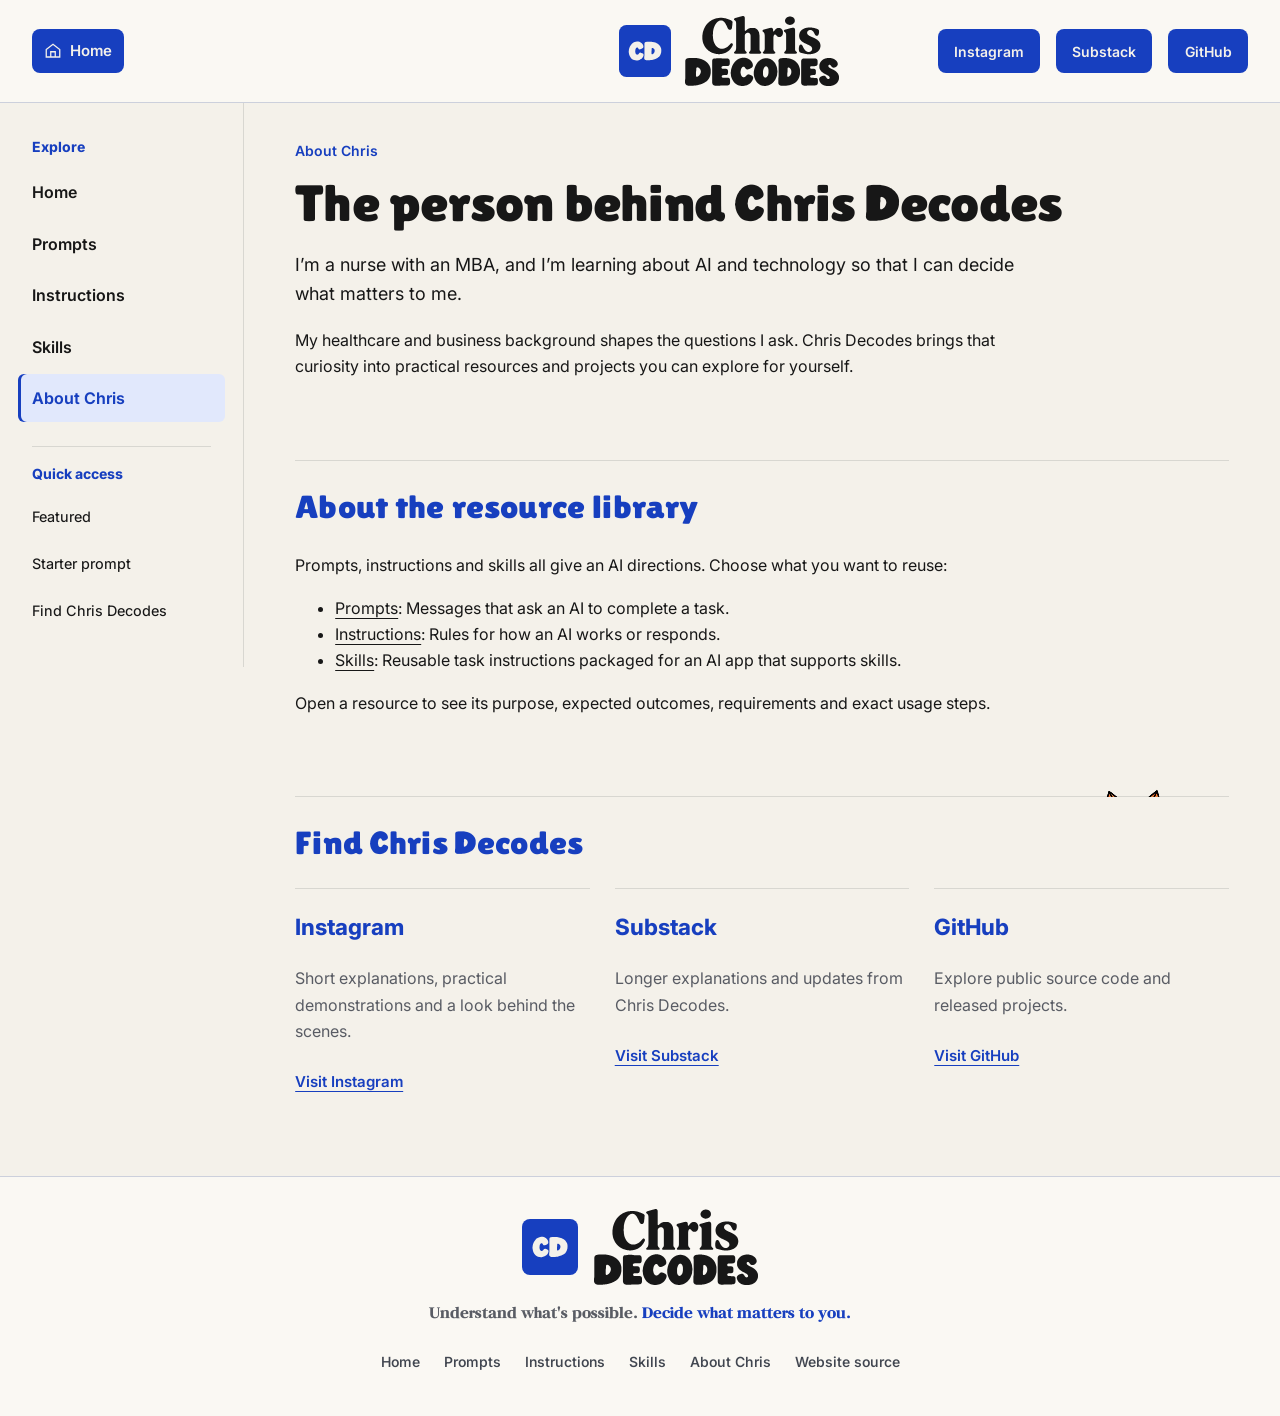
==== commit bfbc33e8: "Keep the mobile tagline on two lines and simplify collection guidance" ====
--- a/about/index.html
+++ b/about/index.html
@@ -1,4 +1,4 @@
 <!doctype html>
-<html lang="en"><head><meta charset="utf-8"><meta name="viewport" content="width=device-width, initial-scale=1"><title>About Chris · Chris Decodes</title><meta name="description" content="Explore Chris Decodes prompts, instructions and skills, meet Chris, and find Instagram, Substack and GitHub."><meta name="theme-color" content="#173FBF"><meta property="og:title" content="About Chris · Chris Decodes"><meta property="og:description" content="Understand what's possible. Decide what matters to you."><link rel="icon" href="/assets/favicon.svg" type="image/svg+xml"><link rel="preload" href="/assets/WordmarkEditorial.ttf" as="font" type="font/ttf" crossorigin><link rel="stylesheet" href="/styles.css?v=93bc7d12d323"><script type="application/json" id="site-config">{"tagline":"Understand what's possible. Decide what matters to you.","navigation":[{"id":"home","label":"Home","url":"/"},{"id":"prompts","label":"Prompts","url":"/prompts/"},{"id":"instructions","label":"Instructions","url":"/instructions/"},{"id":"skills","label":"Skills","url":"/skills/"},{"id":"about","label":"About Chris","url":"/about/"}],"types":{"all":{"label":"All resources","title":"Resources","url":"/resources/","nav":"resources","description":"Browse reusable resources and projects. Find what fits your task, then copy it, download it or explore the source."},"skills":{"label":"Skills","title":"Skills","singular":"Skill","url":"/skills/","nav":"skills","description":"A skill is a reusable set of instructions for a specific task, packaged for an AI app that supports skills. It may include templates, files or scripts.","tileDescription":"Reusable task instructions packaged for an AI app that supports skills.","emptyDescription":"Each skill will name its supported app, explain any requirements and give exact setup and usage steps.","useSteps":["Open a skill and check its supported app, requirements and expected outcomes.","Follow that resource’s setup steps to add the skill to the supported app. The method depends on the app and the skill.","Use the skill for your task as its resource page describes, then review the result."]},"prompts":{"label":"Prompts","title":"Prompts","singular":"Prompt","url":"/prompts/","nav":"prompts","description":"A prompt is a message you give an AI to request a result. It describes the task and can include context, constraints and examples.","tileDescription":"Messages that ask an AI to complete a task.","emptyDescription":"Each prompt will include text to copy, details to fill in and steps for using it.","useSteps":["Open a prompt and read its purpose, expected outcomes and requirements.","Copy the prompt into your AI assistant’s message box. Replace any bracketed fields with your own task details.","Send the message, answer any follow-up questions and review the response."]},"templates":{"label":"Templates","title":"Templates","singular":"Template","url":"/resources/?type=templates","nav":"resources","description":"Reusable files that give a familiar task a clear starting structure."},"workflows":{"label":"Workflows","title":"Workflows","singular":"Workflow","url":"/resources/?type=workflows","nav":"resources","description":"Repeatable processes with the steps and requirements needed to use them."},"projects":{"label":"Projects","title":"Projects","singular":"Project","url":"/resources/?type=projects","nav":"resources","description":"Released tools and code projects, with documentation and source links."},"instructions":{"label":"Instructions","title":"Instructions","singular":"Instruction set","url":"/instructions/","nav":"instructions","description":"Instructions are rules that guide how an AI works or responds, such as its tone, answer format or steps to follow. They apply within the chat, project or app where they are provided.","tileDescription":"Rules for how an AI works or responds.","emptyDescription":"Each instruction set will name the supported app, where to save the text and when the rules apply.","useSteps":["Open an instruction set and check which app it supports and where its rules apply.","Adapt the rules to your needs. Save or paste them in the location named on the resource page, such as project instructions or the start of a chat.","Give the assistant your task, then check that its response follows the rules."]}},"shortcuts":[{"label":"Featured","url":"/#featured"},{"label":"Starter prompt","url":"/resources/task-context-starter-prompt/"},{"label":"Find Chris Decodes","url":"/about/#channels-title"}],"channels":[{"id":"instagram","label":"Instagram","url":"https://www.instagram.com/chris.decodes/","description":"Short explanations, practical demonstrations and a look behind the scenes.","action":"Visit Instagram"},{"id":"substack","label":"Substack","url":"https://substack.com/@chrisdecodes","description":"Longer explanations and updates from Chris Decodes.","action":"Visit Substack"},{"id":"github","label":"GitHub","url":"https://github.com/chrisdecodes-io","description":"Explore public source code and released projects.","action":"Visit GitHub"}]}</script><script type="application/json" id="character-assets">{"/styles.css":"/styles.css?v=93bc7d12d323","/app.js":"/app.js?v=80d2569b3fc8","/cat-motion.js":"/cat-motion.js?v=bfce1d499fc5","/assets/characters/curious.webm":"/assets/characters/curious.webm?v=998fbcb05bd0","/assets/characters/curious.png":"/assets/characters/curious.png?v=dba51ad01598","/assets/characters/work.webm":"/assets/characters/work.webm?v=6533319961f9","/assets/characters/work.png":"/assets/characters/work.png?v=092979cd5dc8","/assets/characters/presenting.webm":"/assets/characters/presenting.webm?v=2687e1ab9151","/assets/characters/presenting.png":"/assets/characters/presenting.png?v=f0e5d7b3813c","/assets/characters/rest.webm":"/assets/characters/rest.webm?v=f57a9287e5f8","/assets/characters/rest.png":"/assets/characters/rest.png?v=c10e5b1cfd68","/assets/characters/peek.webm":"/assets/characters/peek.webm?v=a9a381fa64bb","/assets/characters/peek.png":"/assets/characters/peek.png?v=89c54f8ad49e","/assets/characters/walk.webm":"/assets/characters/walk.webm?v=b85d0eef2d5d","/assets/characters/walk.png":"/assets/characters/walk.png?v=d634de64fa08"}</script><script src="/cat-motion.js?v=bfce1d499fc5" defer></script><script src="/app.js?v=80d2569b3fc8" defer></script></head><body>
-<a class="skip-link" href="#main">Skip to content</a><header class="header"><div class="header-inner"><a class="home-link" href="/"><svg class="home-icon" viewBox="0 0 24 24" width="18" height="18" fill="none" stroke="currentColor" stroke-width="1.7" aria-hidden="true"><path d="m3 10 9-7 9 7v10H3z"/><path d="M9 20v-7h6v7"/></svg>Home</a><a class="brand" href="/" aria-label="Chris Decodes home"><img class="brand-symbol" src="/assets/cd-logo-square.svg" alt="" width="176" height="176"><img class="brand-wordmark" src="/assets/wordmark-cta-ink.svg" alt="" width="533" height="245"></a><nav class="top-channels" aria-label="Chris Decodes channels"><a class="channel-button" href="https://www.instagram.com/chris.decodes/">Instagram</a><a class="channel-button" href="https://substack.com/@chrisdecodes">Substack</a><a class="channel-button" href="https://github.com/chrisdecodes-io">GitHub</a></nav></div></header>
-<div class="site-shell"><aside class="sidebar"><button class="sidebar-toggle" aria-expanded="false" aria-controls="sidebar-links">Browse the hub <span aria-hidden="true">+</span></button><nav id="sidebar-links" aria-label="Main navigation"><p class="nav-label">Explore</p><a href="/" data-nav="home">Home</a><a href="/prompts/" data-nav="prompts">Prompts</a><a href="/instructions/" data-nav="instructions">Instructions</a><a href="/skills/" data-nav="skills">Skills</a><a href="/about/" data-nav="about" aria-current="page">About Chris</a><div class="nav-divider"></div><p class="nav-label">Quick access</p><a class="shortcut-link" href="/#featured">Featured</a><a class="shortcut-link" href="/resources/task-context-starter-prompt/">Starter prompt</a><a class="shortcut-link" href="/about/#channels-title">Find Chris Decodes</a></nav></aside><main id="main" tabindex="-1"><article class="about-page"><p class="eyebrow">About Chris</p><h1>The person behind Chris Decodes</h1><p class="lead">I’m a nurse with an MBA, and I’m learning about AI and technology so that I can decide what matters to me.</p><p>My healthcare and business background shapes the questions I ask. Chris Decodes brings that curiosity into practical resources and projects you can explore for yourself.</p><section class="peek-surface about-skills"><div class="peek-edge" data-peek-position="left" aria-hidden="true"><div  class="decoder-cat" data-action="peek" aria-hidden="true"><img src="/assets/characters/peek.png?v=89c54f8ad49e" width="512" height="512" alt=""><video muted loop playsinline preload="none" poster="/assets/characters/peek.png?v=89c54f8ad49e" tabindex="-1" aria-hidden="true"></video></div></div><h2>About the resource library</h2><p>All three give an AI directions. Choose what you want to reuse:</p><ul><li><a href="/prompts/">Prompts</a>: Messages that ask an AI to complete a task.</li><li><a href="/instructions/">Instructions</a>: Rules for how an AI works or responds.</li><li><a href="/skills/">Skills</a>: Reusable task instructions packaged for an AI app that supports skills.</li></ul><p>Open a resource to see its purpose, expected outcomes, requirements and exact usage steps.</p></section><section class="channels peek-surface" aria-labelledby="channels-title"><div class="peek-edge" data-peek-position="right" aria-hidden="true"><div  class="decoder-cat" data-action="peek" aria-hidden="true"><img src="/assets/characters/peek.png?v=89c54f8ad49e" width="512" height="512" alt=""><video muted loop playsinline preload="none" poster="/assets/characters/peek.png?v=89c54f8ad49e" tabindex="-1" aria-hidden="true"></video></div></div><h2 id="channels-title">Find Chris Decodes</h2><div class="channel-grid"><article id="instagram"><h3>Instagram</h3><p>Short explanations, practical demonstrations and a look behind the scenes.</p><a class="text-link" href="https://www.instagram.com/chris.decodes/">Visit Instagram</a></article><article id="substack"><h3>Substack</h3><p>Longer explanations and updates from Chris Decodes.</p><a class="text-link" href="https://substack.com/@chrisdecodes">Visit Substack</a></article><article id="github"><h3>GitHub</h3><p>Explore public source code and released projects.</p><a class="text-link" href="https://github.com/chrisdecodes-io">Visit GitHub</a></article></div></section></article></main></div><footer class="footer peek-surface footer-peek"><div class="peek-edge" data-peek-position="center" aria-hidden="true"><div  class="decoder-cat" data-action="peek" aria-hidden="true"><img src="/assets/characters/peek.png?v=89c54f8ad49e" width="512" height="512" alt=""><video muted loop playsinline preload="none" poster="/assets/characters/peek.png?v=89c54f8ad49e" tabindex="-1" aria-hidden="true"></video></div></div><div class="footer-inner"><div class="footer-brand"><a class="footer-monogram" href="/" aria-label="Chris Decodes home"><img src="/assets/cd-logo-square.svg" width="56" height="56" alt="Chris Decodes CD logo"></a><p class="footer-name"><img class="footer-wordmark" src="/assets/wordmark-cta-ink.svg" width="533" height="245" alt="Chris Decodes"></p></div><p class="footer-tagline"><span class="tagline-opening">Understand what&#39;s possible.</span> <span class="tagline-closing">Decide what matters to you.</span></p><nav aria-label="Footer navigation"><a href="/">Home</a><a href="/prompts/">Prompts</a><a href="/instructions/">Instructions</a><a href="/skills/">Skills</a><a href="/about/">About Chris</a><a href="https://github.com/chrisdecodes-io/chrisdecodes-io.github.io">Website source</a></nav></div></footer></body></html>
+<html lang="en"><head><meta charset="utf-8"><meta name="viewport" content="width=device-width, initial-scale=1"><title>About Chris · Chris Decodes</title><meta name="description" content="Explore Chris Decodes prompts, instructions and skills, meet Chris, and find Instagram, Substack and GitHub."><meta name="theme-color" content="#173FBF"><meta property="og:title" content="About Chris · Chris Decodes"><meta property="og:description" content="Understand what's possible. Decide what matters to you."><link rel="icon" href="/assets/favicon.svg" type="image/svg+xml"><link rel="preload" href="/assets/WordmarkEditorial.ttf" as="font" type="font/ttf" crossorigin><link rel="stylesheet" href="/styles.css?v=2ebc0d2b1bb2"><script type="application/json" id="site-config">{"tagline":"Understand what's possible. Decide what matters to you.","navigation":[{"id":"home","label":"Home","url":"/"},{"id":"prompts","label":"Prompts","url":"/prompts/"},{"id":"instructions","label":"Instructions","url":"/instructions/"},{"id":"skills","label":"Skills","url":"/skills/"},{"id":"about","label":"About Chris","url":"/about/"}],"types":{"all":{"label":"All resources","title":"Resources","url":"/resources/","nav":"resources","description":"Browse reusable resources and projects. Find what fits your task, then copy it, download it or explore the source."},"skills":{"label":"Skills","title":"Skills","singular":"Skill","url":"/skills/","nav":"skills","description":"A skill is a reusable set of instructions for a specific task, packaged for an AI app that supports skills. It may include templates, files or scripts.","tileDescription":"Reusable task instructions packaged for an AI app that supports skills.","emptyDescription":"Each skill will name its supported app, explain any requirements and give exact setup and usage steps.","useSteps":["Open a skill and check its supported app, requirements and expected outcomes.","Follow that resource’s setup steps to add the skill to the supported app. The method depends on the app and the skill.","Use the skill for your task as its resource page describes, then review the result."]},"prompts":{"label":"Prompts","title":"Prompts","singular":"Prompt","url":"/prompts/","nav":"prompts","description":"A prompt is a message you give an AI to request a result. It describes the task and can include context, constraints and examples.","tileDescription":"Messages that ask an AI to complete a task.","emptyDescription":"Each prompt will include text to copy, details to fill in and steps for using it.","useSteps":["Open a prompt and read its purpose, expected outcomes and requirements.","Copy the prompt into your AI assistant’s message box. Replace any bracketed fields with your own task details.","Send the message, answer any follow-up questions and review the response."]},"templates":{"label":"Templates","title":"Templates","singular":"Template","url":"/resources/?type=templates","nav":"resources","description":"Reusable files that give a familiar task a clear starting structure."},"workflows":{"label":"Workflows","title":"Workflows","singular":"Workflow","url":"/resources/?type=workflows","nav":"resources","description":"Repeatable processes with the steps and requirements needed to use them."},"projects":{"label":"Projects","title":"Projects","singular":"Project","url":"/resources/?type=projects","nav":"resources","description":"Released tools and code projects, with documentation and source links."},"instructions":{"label":"Instructions","title":"Instructions","singular":"Instruction set","url":"/instructions/","nav":"instructions","description":"Instructions are rules that guide how an AI works or responds, such as its tone, answer format or steps to follow. They apply within the chat, project or app where they are provided.","tileDescription":"Rules for how an AI works or responds.","emptyDescription":"Each instruction set will name the supported app, where to save the text and when the rules apply.","useSteps":["Open an instruction set and check which app it supports and where its rules apply.","Adapt the rules to your needs. Save or paste them in the location named on the resource page, such as project instructions or the start of a chat.","Give the assistant your task, then check that its response follows the rules."]}},"shortcuts":[{"label":"Featured","url":"/#featured"},{"label":"Starter prompt","url":"/resources/task-context-starter-prompt/"},{"label":"Find Chris Decodes","url":"/about/#channels-title"}],"channels":[{"id":"instagram","label":"Instagram","url":"https://www.instagram.com/chris.decodes/","description":"Short explanations, practical demonstrations and a look behind the scenes.","action":"Visit Instagram"},{"id":"substack","label":"Substack","url":"https://substack.com/@chrisdecodes","description":"Longer explanations and updates from Chris Decodes.","action":"Visit Substack"},{"id":"github","label":"GitHub","url":"https://github.com/chrisdecodes-io","description":"Explore public source code and released projects.","action":"Visit GitHub"}]}</script><script type="application/json" id="character-assets">{"/styles.css":"/styles.css?v=2ebc0d2b1bb2","/app.js":"/app.js?v=a86be9900f7f","/cat-motion.js":"/cat-motion.js?v=61ba9e772426","/assets/characters/curious.webm":"/assets/characters/curious.webm?v=998fbcb05bd0","/assets/characters/curious.mov":"/assets/characters/curious.mov?v=37a42fb04d16","/assets/characters/curious.png":"/assets/characters/curious.png?v=dba51ad01598","/assets/characters/work.webm":"/assets/characters/work.webm?v=6533319961f9","/assets/characters/work.mov":"/assets/characters/work.mov?v=38e88a0df277","/assets/characters/work.png":"/assets/characters/work.png?v=092979cd5dc8","/assets/characters/presenting.webm":"/assets/characters/presenting.webm?v=2687e1ab9151","/assets/characters/presenting.mov":"/assets/characters/presenting.mov?v=0469c3a050db","/assets/characters/presenting.png":"/assets/characters/presenting.png?v=f0e5d7b3813c","/assets/characters/rest.webm":"/assets/characters/rest.webm?v=f57a9287e5f8","/assets/characters/rest.mov":"/assets/characters/rest.mov?v=0a169802d665","/assets/characters/rest.png":"/assets/characters/rest.png?v=c10e5b1cfd68","/assets/characters/peek.webm":"/assets/characters/peek.webm?v=a9a381fa64bb","/assets/characters/peek.mov":"/assets/characters/peek.mov?v=93e07b1f538b","/assets/characters/peek.png":"/assets/characters/peek.png?v=89c54f8ad49e","/assets/characters/walk.webm":"/assets/characters/walk.webm?v=b85d0eef2d5d","/assets/characters/walk.mov":"/assets/characters/walk.mov?v=a64cdf4a6710","/assets/characters/walk.png":"/assets/characters/walk.png?v=d634de64fa08"}</script><script src="/cat-motion.js?v=61ba9e772426" defer></script><script src="/app.js?v=a86be9900f7f" defer></script></head><body>
+<a class="skip-link" href="#main">Skip to content</a><header class="header"><div class="header-inner"><a class="home-link" href="/"><svg class="home-icon" viewBox="0 0 24 24" width="18" height="18" fill="none" stroke="currentColor" stroke-width="1.7" aria-hidden="true"><path d="m3 10 9-7 9 7v10H3z"/><path d="M9 20v-7h6v7"/></svg>Home</a><a class="brand" href="/" aria-label="Chris Decodes home"><img class="brand-symbol" src="/assets/cd-logo-square.svg" alt="" width="176" height="176"><img class="brand-wordmark" src="/assets/wordmark-cta-ink.svg" alt="" width="533" height="245"></a><button class="sidebar-toggle" aria-expanded="false" aria-controls="sidebar-links">Menu <span aria-hidden="true">+</span></button><nav class="top-channels" aria-label="Chris Decodes channels"><a class="channel-button" href="https://www.instagram.com/chris.decodes/">Instagram</a><a class="channel-button" href="https://substack.com/@chrisdecodes">Substack</a><a class="channel-button" href="https://github.com/chrisdecodes-io">GitHub</a></nav></div></header>
+<div class="site-shell"><aside class="sidebar"><nav id="sidebar-links" aria-label="Main navigation"><p class="nav-label">Explore</p><a href="/" data-nav="home">Home</a><a href="/prompts/" data-nav="prompts">Prompts</a><a href="/instructions/" data-nav="instructions">Instructions</a><a href="/skills/" data-nav="skills">Skills</a><a href="/about/" data-nav="about" aria-current="page">About Chris</a><div class="nav-divider"></div><p class="nav-label">Quick access</p><a class="shortcut-link" href="/#featured">Featured</a><a class="shortcut-link" href="/resources/task-context-starter-prompt/">Starter prompt</a><a class="shortcut-link" href="/about/#channels-title">Find Chris Decodes</a></nav></aside><main id="main" tabindex="-1"><article class="about-page"><p class="eyebrow">About Chris</p><h1>The person behind Chris Decodes</h1><p class="lead">I’m a nurse with an MBA, and I’m learning about AI and technology so that I can decide what matters to me.</p><p>My healthcare and business background shapes the questions I ask. Chris Decodes brings that curiosity into practical resources and projects you can explore for yourself.</p><section class="peek-surface about-skills"><div class="peek-edge" data-peek-position="left" aria-hidden="true"><div  class="decoder-cat" data-action="peek" aria-hidden="true"><img src="/assets/characters/peek.png?v=89c54f8ad49e" width="512" height="512" alt=""><video muted loop playsinline preload="none" poster="/assets/characters/peek.png?v=89c54f8ad49e" tabindex="-1" aria-hidden="true"></video></div></div><h2>About the resource library</h2><p>Prompts, instructions and skills all give an AI directions. Choose what you want to reuse:</p><ul><li><a href="/prompts/">Prompts</a>: Messages that ask an AI to complete a task.</li><li><a href="/instructions/">Instructions</a>: Rules for how an AI works or responds.</li><li><a href="/skills/">Skills</a>: Reusable task instructions packaged for an AI app that supports skills.</li></ul><p>Open a resource to see its purpose, expected outcomes, requirements and exact usage steps.</p></section><section class="channels peek-surface" aria-labelledby="channels-title"><div class="peek-edge" data-peek-position="right" aria-hidden="true"><div  class="decoder-cat" data-action="peek" aria-hidden="true"><img src="/assets/characters/peek.png?v=89c54f8ad49e" width="512" height="512" alt=""><video muted loop playsinline preload="none" poster="/assets/characters/peek.png?v=89c54f8ad49e" tabindex="-1" aria-hidden="true"></video></div></div><h2 id="channels-title">Find Chris Decodes</h2><div class="channel-grid"><article id="instagram"><h3>Instagram</h3><p>Short explanations, practical demonstrations and a look behind the scenes.</p><a class="text-link" href="https://www.instagram.com/chris.decodes/">Visit Instagram</a></article><article id="substack"><h3>Substack</h3><p>Longer explanations and updates from Chris Decodes.</p><a class="text-link" href="https://substack.com/@chrisdecodes">Visit Substack</a></article><article id="github"><h3>GitHub</h3><p>Explore public source code and released projects.</p><a class="text-link" href="https://github.com/chrisdecodes-io">Visit GitHub</a></article></div></section></article></main></div><footer class="footer peek-surface footer-peek"><div class="peek-edge" data-peek-position="center" aria-hidden="true"><div  class="decoder-cat" data-action="peek" aria-hidden="true"><img src="/assets/characters/peek.png?v=89c54f8ad49e" width="512" height="512" alt=""><video muted loop playsinline preload="none" poster="/assets/characters/peek.png?v=89c54f8ad49e" tabindex="-1" aria-hidden="true"></video></div></div><div class="footer-inner"><div class="footer-brand"><a class="footer-monogram" href="/" aria-label="Chris Decodes home"><img src="/assets/cd-logo-square.svg" width="56" height="56" alt="Chris Decodes CD logo"></a><p class="footer-name"><img class="footer-wordmark" src="/assets/wordmark-cta-ink.svg" width="533" height="245" alt="Chris Decodes"></p></div><p class="footer-tagline"><span class="tagline-opening">Understand what&#39;s possible.</span> <span class="tagline-closing">Decide what matters to you.</span></p><nav aria-label="Footer navigation"><a href="/">Home</a><a href="/prompts/">Prompts</a><a href="/instructions/">Instructions</a><a href="/skills/">Skills</a><a href="/about/">About Chris</a><a href="https://github.com/chrisdecodes-io/chrisdecodes-io.github.io">Website source</a></nav></div></footer></body></html>
--- a/styles.css
+++ b/styles.css
@@ -111,9 +111,9 @@
 @media(max-width:760px){
 .site-shell{display:block;min-height:0}
 .sidebar{position:relative;max-height:none;border-right:0;border-bottom:1px solid var(--line);padding:0 20px}
-.sidebar-toggle{display:flex;justify-content:space-between;width:100%;border:0;padding:16px 0;background:none;color:var(--blue);font-weight:600}
+.sidebar-toggle{grid-column:3;grid-row:1;justify-self:end;display:inline-flex;align-items:center;justify-content:center;gap:5px;width:auto;min-height:44px;padding:8px;border:1px solid var(--line);border-radius:8px;background:var(--paper);color:var(--ink);font:600 .8125rem/1 Inter,Arial,sans-serif}
 .sidebar nav{display:none;padding-bottom:20px}
-.sidebar-toggle[aria-expanded=true]+nav{display:block}
+.sidebar nav.is-open{display:block}
 .sidebar-tagline{display:none}
 .sidebar .nav-label{padding-top:7px}
 .sidebar nav>a{min-height:46px}
@@ -433,21 +433,32 @@
 .home-tagline{font-family:WordmarkEditorial,Georgia,serif;font-weight:400;font-synthesis:none;font-kerning:normal;font-size:clamp(2rem,3.4vw,3rem);line-height:1.18;letter-spacing:0;color:var(--ink);margin:0;width:100%;text-align:center}
 .home-tagline .tagline-opening,.home-tagline .tagline-closing{display:block}
 .home-tagline .tagline-opening{color:var(--ink);font-weight:400}.home-tagline .tagline-closing{color:var(--blue);font-weight:400}
-.platform-orbit{--inward-travel:64px;--outward-travel:12px;--upper-rise:24px;--upper-drop:8px;--lower-rise:10px;--lower-drop:4px;position:absolute;inset:8px 8px;list-style:none;padding:0;margin:0;pointer-events:none}
+.platform-orbit{--flank-inset:clamp(12px,calc((100vw - 1150px) * .16),48px);--inward-travel:64px;--outward-travel:12px;--upper-rise:24px;--upper-drop:8px;--lower-rise:10px;--lower-drop:4px;position:absolute;inset:8px 8px;list-style:none;padding:0;margin:0;pointer-events:none}
 .platform-token{--float-left:var(--outward-travel);--float-right:var(--inward-travel);--float-up:var(--upper-rise);--float-down:var(--upper-drop);--x-period:18s;--y-period:13s;--x-delay:-5s;--y-delay:-3s;position:absolute;display:block;width:84px;animation:platform-sway-x var(--x-period) ease-in-out var(--x-delay) infinite}
 .platform-content{display:flex;flex-direction:column;align-items:center;gap:6px;animation:platform-sway-y var(--y-period) ease-in-out var(--y-delay) infinite}
 .platform-mark{display:grid;place-items:center;width:64px;height:64px;background:var(--blue);border-radius:16px}
 .platform-mark img{display:block;width:36px;height:36px;object-fit:contain}.platform-token[data-platform=chatgpt] img{width:48px;height:48px}
 .platform-label{font:600 .75rem/1.5 Inter,Arial,sans-serif;color:var(--ink);text-align:center}
-.platform-token[data-platform=claude]{left:0;top:0}.platform-token[data-platform=claude-code]{--float-up:var(--lower-rise);--float-down:var(--lower-drop);--x-period:21s;--y-period:16s;--x-delay:-12s;--y-delay:-9s;animation-direction:reverse;left:0;bottom:0}.platform-token[data-platform=chatgpt]{--float-left:var(--inward-travel);--float-right:var(--outward-travel);--x-period:20s;--y-period:15s;--x-delay:-13s;--y-delay:-6s;right:0;top:0}.platform-token[data-platform=codex]{--float-left:var(--inward-travel);--float-right:var(--outward-travel);--float-up:var(--lower-rise);--float-down:var(--lower-drop);--x-period:23s;--y-period:18s;--x-delay:-7s;--y-delay:-11s;animation-direction:reverse;right:0;bottom:0}
+.platform-token[data-platform=claude]{left:var(--flank-inset);top:0}.platform-token[data-platform=claude-code]{--float-up:var(--lower-rise);--float-down:var(--lower-drop);--x-period:21s;--y-period:16s;--x-delay:-12s;--y-delay:-9s;animation-direction:reverse;left:var(--flank-inset);bottom:0}.platform-token[data-platform=chatgpt]{--float-left:var(--inward-travel);--float-right:var(--outward-travel);--x-period:20s;--y-period:15s;--x-delay:-13s;--y-delay:-6s;right:var(--flank-inset);top:0}.platform-token[data-platform=codex]{--float-left:var(--inward-travel);--float-right:var(--outward-travel);--float-up:var(--lower-rise);--float-down:var(--lower-drop);--x-period:23s;--y-period:18s;--x-delay:-7s;--y-delay:-11s;animation-direction:reverse;right:var(--flank-inset);bottom:0}
 @keyframes platform-sway-x{0%,100%{transform:translateX(calc(var(--float-left) * -1))}50%{transform:translateX(var(--float-right))}}
 @keyframes platform-sway-y{0%,100%{transform:translateY(calc(var(--float-up) * -1))}50%{transform:translateY(var(--float-down))}}
 .tile-icon img{display:block;object-fit:contain}
 @media(max-width:1279px){.platform-orbit{--inward-travel:32px;--outward-travel:8px;--upper-rise:20px;--upper-drop:6px;--lower-rise:8px;--lower-drop:3px}}
-@media(max-width:1150px){.home-intro{padding-inline:92px;min-height:192px}.platform-orbit{--inward-travel:24px;--upper-rise:16px;--upper-drop:4px;--lower-rise:6px;--lower-drop:3px;inset:8px 4px}.platform-token{width:72px}.platform-mark{width:56px;height:56px;border-radius:14px}}
-@media(max-width:760px){.feature-peek-wrap{--peek-half:60px}.home-intro{padding:4px 60px;min-height:180px}.home-tagline{font-size:2rem;line-height:1.18}.platform-orbit{--inward-travel:8px;--outward-travel:2px;--upper-rise:14px;--upper-drop:6px;--lower-rise:6px;--lower-drop:4px;inset:10px 0}.platform-token{width:52px}.platform-content{gap:5px}.platform-mark{width:44px;height:44px;border-radius:12px}.platform-mark img{width:28px;height:28px}.platform-token[data-platform=chatgpt] img{width:34px;height:34px}.platform-label{line-height:1.25}}
-@media(max-width:400px){.platform-orbit{--upper-rise:18px;--upper-drop:12px;--lower-rise:16px}}
-@media(max-width:360px){.brand{--cta-width:128px}.home-link{padding-inline:4px;gap:4px;font-size:.84375rem}.home-icon{width:14px;height:14px}.home-intro{padding-inline:51px}.platform-orbit{--inward-travel:5px}.platform-token[data-platform=chatgpt]{right:-4px}.home-tagline{font-size:1.875rem}.platform-token{width:44px}.platform-mark{width:38px;height:38px;border-radius:10px}.platform-mark img{width:25px;height:25px}.platform-token[data-platform=chatgpt] img{width:30px;height:30px}.platform-label{font-size:.75rem}}
+@media(max-width:1150px){.home-intro{padding-inline:92px;min-height:192px}.platform-orbit{--flank-inset:8px;--inward-travel:16px;--outward-travel:4px;--upper-rise:16px;--upper-drop:4px;--lower-rise:6px;--lower-drop:3px;inset:8px 4px}.platform-token{width:72px}.platform-mark{width:56px;height:56px;border-radius:14px}}
+@media(max-width:760px){
+.feature-peek-wrap{--peek-half:60px}
+.home-intro{display:flex;flex-direction:column;gap:16px;padding:0;min-height:0}
+.home-tagline{font-size:clamp(18px,5.5vw,32px);line-height:1.3}
+.platform-orbit{--inward-travel:2px;--outward-travel:2px;--upper-rise:3px;--upper-drop:3px;--lower-rise:3px;--lower-drop:3px;position:relative;inset:auto;display:grid;grid-template-columns:repeat(4,minmax(0,1fr));gap:8px;width:100%;max-width:340px;min-height:70px}
+.platform-token[data-platform]{position:relative;inset:auto;width:auto;--float-left:2px;--float-right:2px;--float-up:3px;--float-down:3px}
+.platform-content{gap:4px}
+.platform-mark{width:40px;height:40px;border-radius:11px}
+.platform-mark img{width:26px;height:26px}
+.platform-token[data-platform=chatgpt] img{width:32px;height:32px}
+.platform-label{font-size:.6875rem;line-height:1.25}
+.brand{--cta-width:160px}
+}
+@media(max-width:360px){.brand{--cta-width:128px}.home-link{padding-inline:4px;gap:4px;font-size:.8125rem}.home-icon{width:14px;height:14px}}
 @media(min-width:761px){.platform-label{white-space:nowrap}}
 @media(prefers-reduced-motion:reduce){.platform-token,.platform-content{animation:none}}
 
@@ -478,3 +489,65 @@
 .detail-quick-link{margin-top:6px}
 #prompt-title{scroll-margin-top:24px}
 @media(max-width:760px){.empty-actions{justify-content:center}}
+
+/* Phone-first reading rhythm. Decorative peeks stay on desktop except the Home lane. */
+@media(max-width:760px){
+.sidebar{border-bottom:0}
+.sidebar nav.is-open{padding-block:16px;border-bottom:1px solid var(--line)}
+main{padding:24px 20px 28px}
+.header-inner{row-gap:10px}
+.home-grid.peek-surface{margin-top:24px;padding-top:24px}
+.home-grid>.peek-edge,.footer>.peek-edge,.skills-page .peek-edge,.about-page .peek-edge,.resource-detail .peek-edge,.collection-how .peek-edge{display:none}
+.footer{margin-top:12px;padding:24px 20px}
+.footer-brand{--cta-width:180px}
+.footer-inner{gap:12px}
+.footer nav{gap:0 22px}
+.footer nav a{font-size:.8125rem}
+.footer-tagline{font-size:.9375rem}
+.home-tile{min-height:0;aspect-ratio:auto;padding:20px;border-radius:12px}
+.home-tile h2{font-size:1.5rem;line-height:1.2}
+.tile-heading{margin-bottom:12px;gap:10px}
+.home-tile>p{font-size:.9375rem;line-height:1.55;margin-bottom:10px}
+.tile-bottom{padding-top:0;gap:4px}
+.tile-action{display:inline-flex;align-items:center;min-height:44px}
+.home-grid{gap:12px}
+.featured-panel{padding:22px;gap:12px;grid-template-columns:minmax(0,1fr) 80px}
+.featured-panel h2{font-size:1.75rem;line-height:1.15}
+.featured-description{font-size:1rem;line-height:1.55}
+.featured-panel .decoder-cat{width:80px;height:80px}
+.featured-panel .featured-copy .featured-label,.featured-panel .featured-copy h2,.featured-panel .featured-copy .featured-description{margin-bottom:0}
+.featured-panel .featured-copy .featured-button{grid-column:1;grid-row:5;margin-top:0;justify-self:start}
+.featured-panel>.decoder-cat{grid-row:4/6;width:110px;height:110px;align-self:center}
+.featured-panel{grid-template-columns:minmax(0,1fr) 110px}
+.featured-panel .featured-meta{align-self:end}
+.featured-meta{font-size:.8125rem}
+.skills-page .page-intro h1,.about-page h1,.detail-intro h1{font-size:2.2rem;line-height:1.12}
+.page-intro p:last-child{font-size:1rem;line-height:1.6}
+.empty-state{padding:20px;gap:4px}
+.empty-state .decoder-cat{width:140px;height:140px}
+.collection-how li{margin-bottom:10px;line-height:1.55}
+.resource-detail pre{padding:16px;font-size:.9375rem;line-height:1.65}
+.resource-actions{display:grid;grid-template-columns:1fr;gap:8px}
+.resource-actions .button{justify-content:center;text-align:center}
+.prompt-peek,.skills-collection.peek-surface,.skills-page .page-intro.peek-surface{margin-top:28px!important}
+}
+
+/* The extra CD badge is redundant in the narrow header; keep it in the footer. */
+@media(max-width:480px){
+.brand{left:0;width:120px;justify-content:center;gap:0}
+.brand .brand-symbol{display:none}
+.brand .brand-wordmark{width:120px}
+}
+@media(max-width:360px){.brand,.brand .brand-wordmark{width:104px}}
+
+@media(max-width:760px){.skills-page .page-intro.peek-surface{margin-top:0!important;padding-top:0;border-top:0}}
+
+/* Optional guidance stays available without lengthening empty collection pages. */
+.collection-help{margin-top:28px;border-block:1px solid var(--line)}
+.collection-help summary{display:flex;align-items:center;justify-content:space-between;gap:16px;min-height:52px;padding:12px 0;color:var(--ink);font-weight:650;cursor:pointer;list-style:none}
+.collection-help summary::-webkit-details-marker{display:none}
+.collection-help summary::after{content:'+';font-size:1.25rem;color:var(--blue)}
+.collection-help[open] summary::after{content:'−'}
+.collection-help .collection-how{margin-top:8px;padding-bottom:12px}
+summary:focus-visible{outline:3px solid var(--blue);outline-offset:5px}
+.text-link,.resource-action{display:inline-flex;align-items:center;min-height:44px}
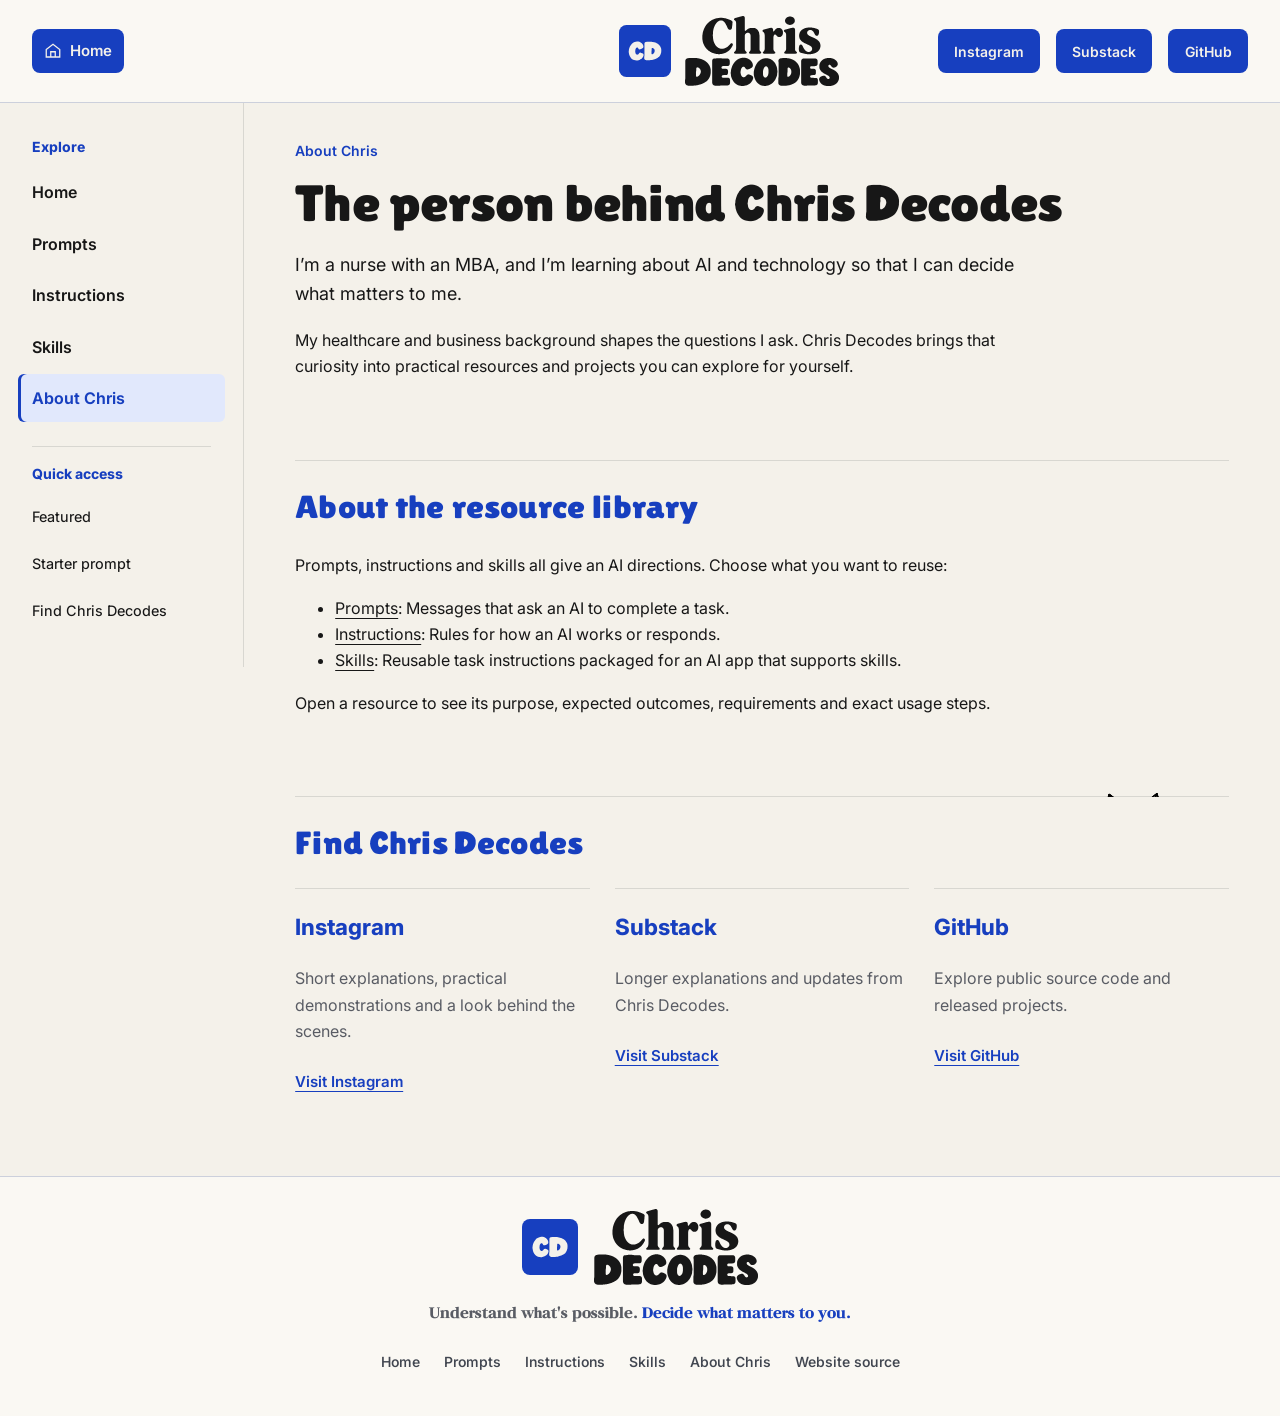
==== commit 754f1557: "Enlarge the compact tagline while preserving two lines" ====
--- a/about/index.html
+++ b/about/index.html
@@ -1,4 +1,4 @@
 <!doctype html>
-<html lang="en"><head><meta charset="utf-8"><meta name="viewport" content="width=device-width, initial-scale=1"><title>About Chris · Chris Decodes</title><meta name="description" content="Explore Chris Decodes prompts, instructions and skills, meet Chris, and find Instagram, Substack and GitHub."><meta name="theme-color" content="#173FBF"><meta property="og:title" content="About Chris · Chris Decodes"><meta property="og:description" content="Understand what's possible. Decide what matters to you."><link rel="icon" href="/assets/favicon.svg" type="image/svg+xml"><link rel="preload" href="/assets/WordmarkEditorial.ttf" as="font" type="font/ttf" crossorigin><link rel="stylesheet" href="/styles.css?v=2ebc0d2b1bb2"><script type="application/json" id="site-config">{"tagline":"Understand what's possible. Decide what matters to you.","navigation":[{"id":"home","label":"Home","url":"/"},{"id":"prompts","label":"Prompts","url":"/prompts/"},{"id":"instructions","label":"Instructions","url":"/instructions/"},{"id":"skills","label":"Skills","url":"/skills/"},{"id":"about","label":"About Chris","url":"/about/"}],"types":{"all":{"label":"All resources","title":"Resources","url":"/resources/","nav":"resources","description":"Browse reusable resources and projects. Find what fits your task, then copy it, download it or explore the source."},"skills":{"label":"Skills","title":"Skills","singular":"Skill","url":"/skills/","nav":"skills","description":"A skill is a reusable set of instructions for a specific task, packaged for an AI app that supports skills. It may include templates, files or scripts.","tileDescription":"Reusable task instructions packaged for an AI app that supports skills.","emptyDescription":"Each skill will name its supported app, explain any requirements and give exact setup and usage steps.","useSteps":["Open a skill and check its supported app, requirements and expected outcomes.","Follow that resource’s setup steps to add the skill to the supported app. The method depends on the app and the skill.","Use the skill for your task as its resource page describes, then review the result."]},"prompts":{"label":"Prompts","title":"Prompts","singular":"Prompt","url":"/prompts/","nav":"prompts","description":"A prompt is a message you give an AI to request a result. It describes the task and can include context, constraints and examples.","tileDescription":"Messages that ask an AI to complete a task.","emptyDescription":"Each prompt will include text to copy, details to fill in and steps for using it.","useSteps":["Open a prompt and read its purpose, expected outcomes and requirements.","Copy the prompt into your AI assistant’s message box. Replace any bracketed fields with your own task details.","Send the message, answer any follow-up questions and review the response."]},"templates":{"label":"Templates","title":"Templates","singular":"Template","url":"/resources/?type=templates","nav":"resources","description":"Reusable files that give a familiar task a clear starting structure."},"workflows":{"label":"Workflows","title":"Workflows","singular":"Workflow","url":"/resources/?type=workflows","nav":"resources","description":"Repeatable processes with the steps and requirements needed to use them."},"projects":{"label":"Projects","title":"Projects","singular":"Project","url":"/resources/?type=projects","nav":"resources","description":"Released tools and code projects, with documentation and source links."},"instructions":{"label":"Instructions","title":"Instructions","singular":"Instruction set","url":"/instructions/","nav":"instructions","description":"Instructions are rules that guide how an AI works or responds, such as its tone, answer format or steps to follow. They apply within the chat, project or app where they are provided.","tileDescription":"Rules for how an AI works or responds.","emptyDescription":"Each instruction set will name the supported app, where to save the text and when the rules apply.","useSteps":["Open an instruction set and check which app it supports and where its rules apply.","Adapt the rules to your needs. Save or paste them in the location named on the resource page, such as project instructions or the start of a chat.","Give the assistant your task, then check that its response follows the rules."]}},"shortcuts":[{"label":"Featured","url":"/#featured"},{"label":"Starter prompt","url":"/resources/task-context-starter-prompt/"},{"label":"Find Chris Decodes","url":"/about/#channels-title"}],"channels":[{"id":"instagram","label":"Instagram","url":"https://www.instagram.com/chris.decodes/","description":"Short explanations, practical demonstrations and a look behind the scenes.","action":"Visit Instagram"},{"id":"substack","label":"Substack","url":"https://substack.com/@chrisdecodes","description":"Longer explanations and updates from Chris Decodes.","action":"Visit Substack"},{"id":"github","label":"GitHub","url":"https://github.com/chrisdecodes-io","description":"Explore public source code and released projects.","action":"Visit GitHub"}]}</script><script type="application/json" id="character-assets">{"/styles.css":"/styles.css?v=2ebc0d2b1bb2","/app.js":"/app.js?v=a86be9900f7f","/cat-motion.js":"/cat-motion.js?v=61ba9e772426","/assets/characters/curious.webm":"/assets/characters/curious.webm?v=998fbcb05bd0","/assets/characters/curious.mov":"/assets/characters/curious.mov?v=37a42fb04d16","/assets/characters/curious.png":"/assets/characters/curious.png?v=dba51ad01598","/assets/characters/work.webm":"/assets/characters/work.webm?v=6533319961f9","/assets/characters/work.mov":"/assets/characters/work.mov?v=38e88a0df277","/assets/characters/work.png":"/assets/characters/work.png?v=092979cd5dc8","/assets/characters/presenting.webm":"/assets/characters/presenting.webm?v=2687e1ab9151","/assets/characters/presenting.mov":"/assets/characters/presenting.mov?v=0469c3a050db","/assets/characters/presenting.png":"/assets/characters/presenting.png?v=f0e5d7b3813c","/assets/characters/rest.webm":"/assets/characters/rest.webm?v=f57a9287e5f8","/assets/characters/rest.mov":"/assets/characters/rest.mov?v=0a169802d665","/assets/characters/rest.png":"/assets/characters/rest.png?v=c10e5b1cfd68","/assets/characters/peek.webm":"/assets/characters/peek.webm?v=a9a381fa64bb","/assets/characters/peek.mov":"/assets/characters/peek.mov?v=93e07b1f538b","/assets/characters/peek.png":"/assets/characters/peek.png?v=89c54f8ad49e","/assets/characters/walk.webm":"/assets/characters/walk.webm?v=b85d0eef2d5d","/assets/characters/walk.mov":"/assets/characters/walk.mov?v=a64cdf4a6710","/assets/characters/walk.png":"/assets/characters/walk.png?v=d634de64fa08"}</script><script src="/cat-motion.js?v=61ba9e772426" defer></script><script src="/app.js?v=a86be9900f7f" defer></script></head><body>
+<html lang="en"><head><meta charset="utf-8"><meta name="viewport" content="width=device-width, initial-scale=1"><title>About Chris · Chris Decodes</title><meta name="description" content="Explore Chris Decodes prompts, instructions and skills, meet Chris, and find Instagram, Substack and GitHub."><meta name="theme-color" content="#173FBF"><meta property="og:title" content="About Chris · Chris Decodes"><meta property="og:description" content="Understand what's possible. Decide what matters to you."><link rel="icon" href="/assets/favicon.svg" type="image/svg+xml"><link rel="preload" href="/assets/WordmarkEditorial.ttf" as="font" type="font/ttf" crossorigin><link rel="stylesheet" href="/styles.css?v=8cb98c970d3a"><script type="application/json" id="site-config">{"tagline":"Understand what's possible. Decide what matters to you.","navigation":[{"id":"home","label":"Home","url":"/"},{"id":"prompts","label":"Prompts","url":"/prompts/"},{"id":"instructions","label":"Instructions","url":"/instructions/"},{"id":"skills","label":"Skills","url":"/skills/"},{"id":"about","label":"About Chris","url":"/about/"}],"types":{"all":{"label":"All resources","title":"Resources","url":"/resources/","nav":"resources","description":"Browse reusable resources and projects. Find what fits your task, then copy it, download it or explore the source."},"skills":{"label":"Skills","title":"Skills","singular":"Skill","url":"/skills/","nav":"skills","description":"A skill is a reusable set of instructions for a specific task, packaged for an AI app that supports skills. It may include templates, files or scripts.","tileDescription":"Reusable task instructions packaged for an AI app that supports skills.","emptyDescription":"Each skill will name its supported app, explain any requirements and give exact setup and usage steps.","useSteps":["Open a skill and check its supported app, requirements and expected outcomes.","Follow that resource’s setup steps to add the skill to the supported app. The method depends on the app and the skill.","Use the skill for your task as its resource page describes, then review the result."]},"prompts":{"label":"Prompts","title":"Prompts","singular":"Prompt","url":"/prompts/","nav":"prompts","description":"A prompt is a message you give an AI to request a result. It describes the task and can include context, constraints and examples.","tileDescription":"Messages that ask an AI to complete a task.","emptyDescription":"Each prompt will include text to copy, details to fill in and steps for using it.","useSteps":["Open a prompt and read its purpose, expected outcomes and requirements.","Copy the prompt into your AI assistant’s message box. Replace any bracketed fields with your own task details.","Send the message, answer any follow-up questions and review the response."]},"templates":{"label":"Templates","title":"Templates","singular":"Template","url":"/resources/?type=templates","nav":"resources","description":"Reusable files that give a familiar task a clear starting structure."},"workflows":{"label":"Workflows","title":"Workflows","singular":"Workflow","url":"/resources/?type=workflows","nav":"resources","description":"Repeatable processes with the steps and requirements needed to use them."},"projects":{"label":"Projects","title":"Projects","singular":"Project","url":"/resources/?type=projects","nav":"resources","description":"Released tools and code projects, with documentation and source links."},"instructions":{"label":"Instructions","title":"Instructions","singular":"Instruction set","url":"/instructions/","nav":"instructions","description":"Instructions are rules that guide how an AI works or responds, such as its tone, answer format or steps to follow. They apply within the chat, project or app where they are provided.","tileDescription":"Rules for how an AI works or responds.","emptyDescription":"Each instruction set will name the supported app, where to save the text and when the rules apply.","useSteps":["Open an instruction set and check which app it supports and where its rules apply.","Adapt the rules to your needs. Save or paste them in the location named on the resource page, such as project instructions or the start of a chat.","Give the assistant your task, then check that its response follows the rules."]}},"shortcuts":[{"label":"Featured","url":"/#featured"},{"label":"Starter prompt","url":"/resources/task-context-starter-prompt/"},{"label":"Find Chris Decodes","url":"/about/#channels-title"}],"channels":[{"id":"instagram","label":"Instagram","url":"https://www.instagram.com/chris.decodes/","description":"Short explanations, practical demonstrations and a look behind the scenes.","action":"Visit Instagram"},{"id":"substack","label":"Substack","url":"https://substack.com/@chrisdecodes","description":"Longer explanations and updates from Chris Decodes.","action":"Visit Substack"},{"id":"github","label":"GitHub","url":"https://github.com/chrisdecodes-io","description":"Explore public source code and released projects.","action":"Visit GitHub"}]}</script><script type="application/json" id="character-assets">{"/styles.css":"/styles.css?v=8cb98c970d3a","/app.js":"/app.js?v=a86be9900f7f","/cat-motion.js":"/cat-motion.js?v=61ba9e772426","/assets/characters/curious.webm":"/assets/characters/curious.webm?v=998fbcb05bd0","/assets/characters/curious.mov":"/assets/characters/curious.mov?v=37a42fb04d16","/assets/characters/curious.png":"/assets/characters/curious.png?v=dba51ad01598","/assets/characters/work.webm":"/assets/characters/work.webm?v=6533319961f9","/assets/characters/work.mov":"/assets/characters/work.mov?v=38e88a0df277","/assets/characters/work.png":"/assets/characters/work.png?v=092979cd5dc8","/assets/characters/presenting.webm":"/assets/characters/presenting.webm?v=2687e1ab9151","/assets/characters/presenting.mov":"/assets/characters/presenting.mov?v=0469c3a050db","/assets/characters/presenting.png":"/assets/characters/presenting.png?v=f0e5d7b3813c","/assets/characters/rest.webm":"/assets/characters/rest.webm?v=f57a9287e5f8","/assets/characters/rest.mov":"/assets/characters/rest.mov?v=0a169802d665","/assets/characters/rest.png":"/assets/characters/rest.png?v=c10e5b1cfd68","/assets/characters/peek.webm":"/assets/characters/peek.webm?v=a9a381fa64bb","/assets/characters/peek.mov":"/assets/characters/peek.mov?v=93e07b1f538b","/assets/characters/peek.png":"/assets/characters/peek.png?v=89c54f8ad49e","/assets/characters/walk.webm":"/assets/characters/walk.webm?v=b85d0eef2d5d","/assets/characters/walk.mov":"/assets/characters/walk.mov?v=a64cdf4a6710","/assets/characters/walk.png":"/assets/characters/walk.png?v=d634de64fa08"}</script><script src="/cat-motion.js?v=61ba9e772426" defer></script><script src="/app.js?v=a86be9900f7f" defer></script></head><body>
 <a class="skip-link" href="#main">Skip to content</a><header class="header"><div class="header-inner"><a class="home-link" href="/"><svg class="home-icon" viewBox="0 0 24 24" width="18" height="18" fill="none" stroke="currentColor" stroke-width="1.7" aria-hidden="true"><path d="m3 10 9-7 9 7v10H3z"/><path d="M9 20v-7h6v7"/></svg>Home</a><a class="brand" href="/" aria-label="Chris Decodes home"><img class="brand-symbol" src="/assets/cd-logo-square.svg" alt="" width="176" height="176"><img class="brand-wordmark" src="/assets/wordmark-cta-ink.svg" alt="" width="533" height="245"></a><button class="sidebar-toggle" aria-expanded="false" aria-controls="sidebar-links">Menu <span aria-hidden="true">+</span></button><nav class="top-channels" aria-label="Chris Decodes channels"><a class="channel-button" href="https://www.instagram.com/chris.decodes/">Instagram</a><a class="channel-button" href="https://substack.com/@chrisdecodes">Substack</a><a class="channel-button" href="https://github.com/chrisdecodes-io">GitHub</a></nav></div></header>
 <div class="site-shell"><aside class="sidebar"><nav id="sidebar-links" aria-label="Main navigation"><p class="nav-label">Explore</p><a href="/" data-nav="home">Home</a><a href="/prompts/" data-nav="prompts">Prompts</a><a href="/instructions/" data-nav="instructions">Instructions</a><a href="/skills/" data-nav="skills">Skills</a><a href="/about/" data-nav="about" aria-current="page">About Chris</a><div class="nav-divider"></div><p class="nav-label">Quick access</p><a class="shortcut-link" href="/#featured">Featured</a><a class="shortcut-link" href="/resources/task-context-starter-prompt/">Starter prompt</a><a class="shortcut-link" href="/about/#channels-title">Find Chris Decodes</a></nav></aside><main id="main" tabindex="-1"><article class="about-page"><p class="eyebrow">About Chris</p><h1>The person behind Chris Decodes</h1><p class="lead">I’m a nurse with an MBA, and I’m learning about AI and technology so that I can decide what matters to me.</p><p>My healthcare and business background shapes the questions I ask. Chris Decodes brings that curiosity into practical resources and projects you can explore for yourself.</p><section class="peek-surface about-skills"><div class="peek-edge" data-peek-position="left" aria-hidden="true"><div  class="decoder-cat" data-action="peek" aria-hidden="true"><img src="/assets/characters/peek.png?v=89c54f8ad49e" width="512" height="512" alt=""><video muted loop playsinline preload="none" poster="/assets/characters/peek.png?v=89c54f8ad49e" tabindex="-1" aria-hidden="true"></video></div></div><h2>About the resource library</h2><p>Prompts, instructions and skills all give an AI directions. Choose what you want to reuse:</p><ul><li><a href="/prompts/">Prompts</a>: Messages that ask an AI to complete a task.</li><li><a href="/instructions/">Instructions</a>: Rules for how an AI works or responds.</li><li><a href="/skills/">Skills</a>: Reusable task instructions packaged for an AI app that supports skills.</li></ul><p>Open a resource to see its purpose, expected outcomes, requirements and exact usage steps.</p></section><section class="channels peek-surface" aria-labelledby="channels-title"><div class="peek-edge" data-peek-position="right" aria-hidden="true"><div  class="decoder-cat" data-action="peek" aria-hidden="true"><img src="/assets/characters/peek.png?v=89c54f8ad49e" width="512" height="512" alt=""><video muted loop playsinline preload="none" poster="/assets/characters/peek.png?v=89c54f8ad49e" tabindex="-1" aria-hidden="true"></video></div></div><h2 id="channels-title">Find Chris Decodes</h2><div class="channel-grid"><article id="instagram"><h3>Instagram</h3><p>Short explanations, practical demonstrations and a look behind the scenes.</p><a class="text-link" href="https://www.instagram.com/chris.decodes/">Visit Instagram</a></article><article id="substack"><h3>Substack</h3><p>Longer explanations and updates from Chris Decodes.</p><a class="text-link" href="https://substack.com/@chrisdecodes">Visit Substack</a></article><article id="github"><h3>GitHub</h3><p>Explore public source code and released projects.</p><a class="text-link" href="https://github.com/chrisdecodes-io">Visit GitHub</a></article></div></section></article></main></div><footer class="footer peek-surface footer-peek"><div class="peek-edge" data-peek-position="center" aria-hidden="true"><div  class="decoder-cat" data-action="peek" aria-hidden="true"><img src="/assets/characters/peek.png?v=89c54f8ad49e" width="512" height="512" alt=""><video muted loop playsinline preload="none" poster="/assets/characters/peek.png?v=89c54f8ad49e" tabindex="-1" aria-hidden="true"></video></div></div><div class="footer-inner"><div class="footer-brand"><a class="footer-monogram" href="/" aria-label="Chris Decodes home"><img src="/assets/cd-logo-square.svg" width="56" height="56" alt="Chris Decodes CD logo"></a><p class="footer-name"><img class="footer-wordmark" src="/assets/wordmark-cta-ink.svg" width="533" height="245" alt="Chris Decodes"></p></div><p class="footer-tagline"><span class="tagline-opening">Understand what&#39;s possible.</span> <span class="tagline-closing">Decide what matters to you.</span></p><nav aria-label="Footer navigation"><a href="/">Home</a><a href="/prompts/">Prompts</a><a href="/instructions/">Instructions</a><a href="/skills/">Skills</a><a href="/about/">About Chris</a><a href="https://github.com/chrisdecodes-io/chrisdecodes-io.github.io">Website source</a></nav></div></footer></body></html>
--- a/styles.css
+++ b/styles.css
@@ -445,10 +445,9 @@
 .tile-icon img{display:block;object-fit:contain}
 @media(max-width:1279px){.platform-orbit{--inward-travel:32px;--outward-travel:8px;--upper-rise:20px;--upper-drop:6px;--lower-rise:8px;--lower-drop:3px}}
 @media(max-width:1150px){.home-intro{padding-inline:92px;min-height:192px}.platform-orbit{--flank-inset:8px;--inward-travel:16px;--outward-travel:4px;--upper-rise:16px;--upper-drop:4px;--lower-rise:6px;--lower-drop:3px;inset:8px 4px}.platform-token{width:72px}.platform-mark{width:56px;height:56px;border-radius:14px}}
-@media(max-width:760px){
-.feature-peek-wrap{--peek-half:60px}
+@media(max-width:899px){
 .home-intro{display:flex;flex-direction:column;gap:16px;padding:0;min-height:0}
-.home-tagline{font-size:clamp(18px,5.5vw,32px);line-height:1.3}
+.home-tagline{font-size:clamp(19px,6.1vw,36px);line-height:1.3}
 .platform-orbit{--inward-travel:2px;--outward-travel:2px;--upper-rise:3px;--upper-drop:3px;--lower-rise:3px;--lower-drop:3px;position:relative;inset:auto;display:grid;grid-template-columns:repeat(4,minmax(0,1fr));gap:8px;width:100%;max-width:340px;min-height:70px}
 .platform-token[data-platform]{position:relative;inset:auto;width:auto;--float-left:2px;--float-right:2px;--float-up:3px;--float-down:3px}
 .platform-content{gap:4px}
@@ -456,8 +455,8 @@
 .platform-mark img{width:26px;height:26px}
 .platform-token[data-platform=chatgpt] img{width:32px;height:32px}
 .platform-label{font-size:.6875rem;line-height:1.25}
-.brand{--cta-width:160px}
 }
+@media(max-width:760px){.feature-peek-wrap{--peek-half:60px}.brand{--cta-width:160px}}
 @media(max-width:360px){.brand{--cta-width:128px}.home-link{padding-inline:4px;gap:4px;font-size:.8125rem}.home-icon{width:14px;height:14px}}
 @media(min-width:761px){.platform-label{white-space:nowrap}}
 @media(prefers-reduced-motion:reduce){.platform-token,.platform-content{animation:none}}
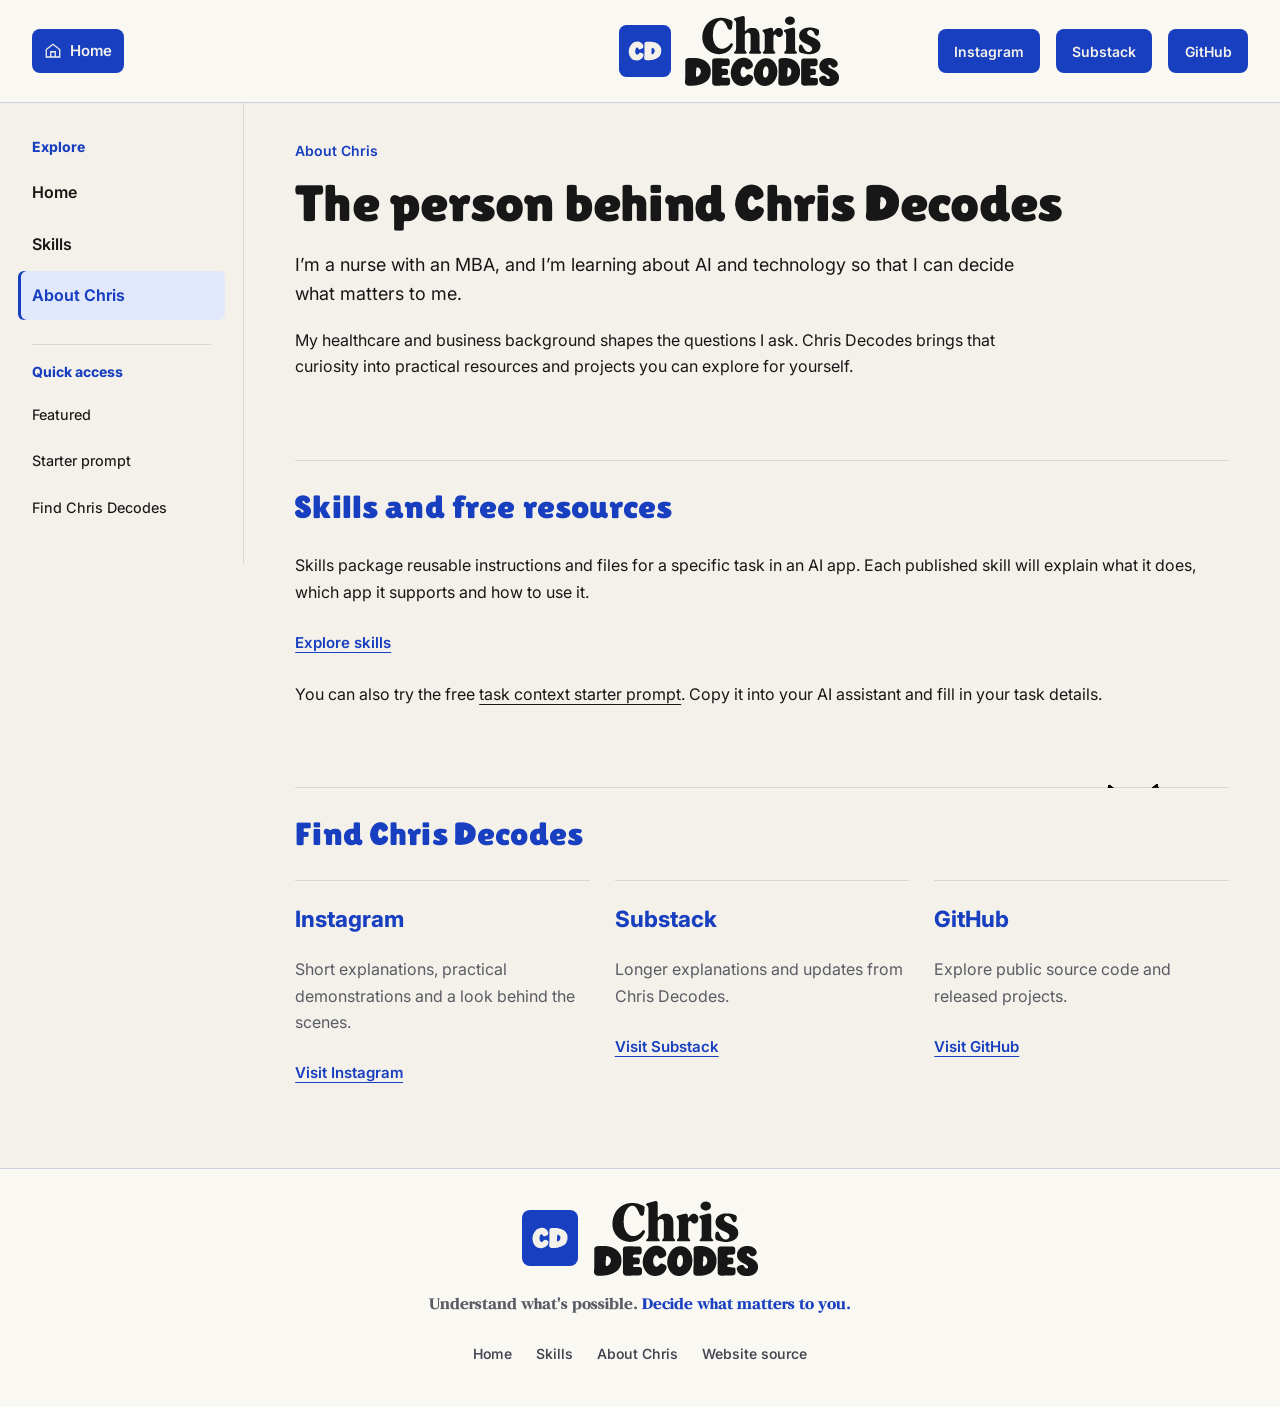
==== commit 5ef15f3f: "Prioritize Skills and simplify the public hub navigation" ====
--- a/about/index.html
+++ b/about/index.html
@@ -1,4 +1,4 @@
 <!doctype html>
-<html lang="en"><head><meta charset="utf-8"><meta name="viewport" content="width=device-width, initial-scale=1"><title>About Chris · Chris Decodes</title><meta name="description" content="Explore Chris Decodes prompts, instructions and skills, meet Chris, and find Instagram, Substack and GitHub."><meta name="theme-color" content="#173FBF"><meta property="og:title" content="About Chris · Chris Decodes"><meta property="og:description" content="Understand what's possible. Decide what matters to you."><link rel="icon" href="/assets/favicon.svg" type="image/svg+xml"><link rel="preload" href="/assets/WordmarkEditorial.ttf" as="font" type="font/ttf" crossorigin><link rel="stylesheet" href="/styles.css?v=8cb98c970d3a"><script type="application/json" id="site-config">{"tagline":"Understand what's possible. Decide what matters to you.","navigation":[{"id":"home","label":"Home","url":"/"},{"id":"prompts","label":"Prompts","url":"/prompts/"},{"id":"instructions","label":"Instructions","url":"/instructions/"},{"id":"skills","label":"Skills","url":"/skills/"},{"id":"about","label":"About Chris","url":"/about/"}],"types":{"all":{"label":"All resources","title":"Resources","url":"/resources/","nav":"resources","description":"Browse reusable resources and projects. Find what fits your task, then copy it, download it or explore the source."},"skills":{"label":"Skills","title":"Skills","singular":"Skill","url":"/skills/","nav":"skills","description":"A skill is a reusable set of instructions for a specific task, packaged for an AI app that supports skills. It may include templates, files or scripts.","tileDescription":"Reusable task instructions packaged for an AI app that supports skills.","emptyDescription":"Each skill will name its supported app, explain any requirements and give exact setup and usage steps.","useSteps":["Open a skill and check its supported app, requirements and expected outcomes.","Follow that resource’s setup steps to add the skill to the supported app. The method depends on the app and the skill.","Use the skill for your task as its resource page describes, then review the result."]},"prompts":{"label":"Prompts","title":"Prompts","singular":"Prompt","url":"/prompts/","nav":"prompts","description":"A prompt is a message you give an AI to request a result. It describes the task and can include context, constraints and examples.","tileDescription":"Messages that ask an AI to complete a task.","emptyDescription":"Each prompt will include text to copy, details to fill in and steps for using it.","useSteps":["Open a prompt and read its purpose, expected outcomes and requirements.","Copy the prompt into your AI assistant’s message box. Replace any bracketed fields with your own task details.","Send the message, answer any follow-up questions and review the response."]},"templates":{"label":"Templates","title":"Templates","singular":"Template","url":"/resources/?type=templates","nav":"resources","description":"Reusable files that give a familiar task a clear starting structure."},"workflows":{"label":"Workflows","title":"Workflows","singular":"Workflow","url":"/resources/?type=workflows","nav":"resources","description":"Repeatable processes with the steps and requirements needed to use them."},"projects":{"label":"Projects","title":"Projects","singular":"Project","url":"/resources/?type=projects","nav":"resources","description":"Released tools and code projects, with documentation and source links."},"instructions":{"label":"Instructions","title":"Instructions","singular":"Instruction set","url":"/instructions/","nav":"instructions","description":"Instructions are rules that guide how an AI works or responds, such as its tone, answer format or steps to follow. They apply within the chat, project or app where they are provided.","tileDescription":"Rules for how an AI works or responds.","emptyDescription":"Each instruction set will name the supported app, where to save the text and when the rules apply.","useSteps":["Open an instruction set and check which app it supports and where its rules apply.","Adapt the rules to your needs. Save or paste them in the location named on the resource page, such as project instructions or the start of a chat.","Give the assistant your task, then check that its response follows the rules."]}},"shortcuts":[{"label":"Featured","url":"/#featured"},{"label":"Starter prompt","url":"/resources/task-context-starter-prompt/"},{"label":"Find Chris Decodes","url":"/about/#channels-title"}],"channels":[{"id":"instagram","label":"Instagram","url":"https://www.instagram.com/chris.decodes/","description":"Short explanations, practical demonstrations and a look behind the scenes.","action":"Visit Instagram"},{"id":"substack","label":"Substack","url":"https://substack.com/@chrisdecodes","description":"Longer explanations and updates from Chris Decodes.","action":"Visit Substack"},{"id":"github","label":"GitHub","url":"https://github.com/chrisdecodes-io","description":"Explore public source code and released projects.","action":"Visit GitHub"}]}</script><script type="application/json" id="character-assets">{"/styles.css":"/styles.css?v=8cb98c970d3a","/app.js":"/app.js?v=a86be9900f7f","/cat-motion.js":"/cat-motion.js?v=61ba9e772426","/assets/characters/curious.webm":"/assets/characters/curious.webm?v=998fbcb05bd0","/assets/characters/curious.mov":"/assets/characters/curious.mov?v=37a42fb04d16","/assets/characters/curious.png":"/assets/characters/curious.png?v=dba51ad01598","/assets/characters/work.webm":"/assets/characters/work.webm?v=6533319961f9","/assets/characters/work.mov":"/assets/characters/work.mov?v=38e88a0df277","/assets/characters/work.png":"/assets/characters/work.png?v=092979cd5dc8","/assets/characters/presenting.webm":"/assets/characters/presenting.webm?v=2687e1ab9151","/assets/characters/presenting.mov":"/assets/characters/presenting.mov?v=0469c3a050db","/assets/characters/presenting.png":"/assets/characters/presenting.png?v=f0e5d7b3813c","/assets/characters/rest.webm":"/assets/characters/rest.webm?v=f57a9287e5f8","/assets/characters/rest.mov":"/assets/characters/rest.mov?v=0a169802d665","/assets/characters/rest.png":"/assets/characters/rest.png?v=c10e5b1cfd68","/assets/characters/peek.webm":"/assets/characters/peek.webm?v=a9a381fa64bb","/assets/characters/peek.mov":"/assets/characters/peek.mov?v=93e07b1f538b","/assets/characters/peek.png":"/assets/characters/peek.png?v=89c54f8ad49e","/assets/characters/walk.webm":"/assets/characters/walk.webm?v=b85d0eef2d5d","/assets/characters/walk.mov":"/assets/characters/walk.mov?v=a64cdf4a6710","/assets/characters/walk.png":"/assets/characters/walk.png?v=d634de64fa08"}</script><script src="/cat-motion.js?v=61ba9e772426" defer></script><script src="/app.js?v=a86be9900f7f" defer></script></head><body>
+<html lang="en"><head><meta charset="utf-8"><meta name="viewport" content="width=device-width, initial-scale=1"><title>About Chris · Chris Decodes</title><meta name="description" content="Explore Chris Decodes skills and free resources, meet Chris, and find Instagram, Substack and GitHub."><meta name="theme-color" content="#173FBF"><meta property="og:title" content="About Chris · Chris Decodes"><meta property="og:description" content="Understand what's possible. Decide what matters to you."><link rel="icon" href="/assets/favicon.svg" type="image/svg+xml"><link rel="preload" href="/assets/WordmarkEditorial.ttf" as="font" type="font/ttf" crossorigin><link rel="stylesheet" href="/styles.css?v=4ba803b725cc"><script type="application/json" id="site-config">{"tagline":"Understand what's possible. Decide what matters to you.","navigation":[{"id":"home","label":"Home","url":"/"},{"id":"skills","label":"Skills","url":"/skills/"},{"id":"about","label":"About Chris","url":"/about/"}],"types":{"skills":{"label":"Skills","title":"Skills","singular":"Skill","url":"/skills/","nav":"skills","description":"A skill is a reusable set of instructions for a specific task, packaged for an AI app that supports skills. It may include templates, files or scripts.","tileDescription":"Reusable task instructions packaged for an AI app that supports skills.","emptyDescription":"Published skills will include their purpose, supported app, expected outcomes and setup steps.","useSteps":["Open a skill and check its supported app, requirements and expected outcomes.","Follow that resource’s setup steps to add the skill to the supported app. The method depends on the app and the skill.","Use the skill for your task as its resource page describes, then review the result."]},"prompts":{"label":"Prompts","singular":"Prompt","url":"/resources/task-context-starter-prompt/","nav":"home"}},"shortcuts":[{"label":"Featured","url":"/#featured"},{"label":"Starter prompt","url":"/resources/task-context-starter-prompt/"},{"label":"Find Chris Decodes","url":"/about/#channels-title"}],"channels":[{"id":"instagram","label":"Instagram","url":"https://www.instagram.com/chris.decodes/","description":"Short explanations, practical demonstrations and a look behind the scenes.","action":"Visit Instagram"},{"id":"substack","label":"Substack","url":"https://substack.com/@chrisdecodes","description":"Longer explanations and updates from Chris Decodes.","action":"Visit Substack"},{"id":"github","label":"GitHub","url":"https://github.com/chrisdecodes-io","description":"Explore public source code and released projects.","action":"Visit GitHub"}],"legacyRoutes":{"prompts":"/resources/task-context-starter-prompt/","prompting":"/resources/task-context-starter-prompt/","instructions":"/skills/","skills":"/skills/"}}</script><script type="application/json" id="character-assets">{"/styles.css":"/styles.css?v=4ba803b725cc","/app.js":"/app.js?v=41843a79a5de","/cat-motion.js":"/cat-motion.js?v=353474949ba3","/legacy-guides.js":"/legacy-guides.js?v=e78c7a28d3a1","/assets/characters/curious.webm":"/assets/characters/curious.webm?v=998fbcb05bd0","/assets/characters/curious.mov":"/assets/characters/curious.mov?v=37a42fb04d16","/assets/characters/curious.png":"/assets/characters/curious.png?v=dba51ad01598","/assets/characters/work.webm":"/assets/characters/work.webm?v=6533319961f9","/assets/characters/work.mov":"/assets/characters/work.mov?v=38e88a0df277","/assets/characters/work.png":"/assets/characters/work.png?v=092979cd5dc8","/assets/characters/presenting.webm":"/assets/characters/presenting.webm?v=2687e1ab9151","/assets/characters/presenting.mov":"/assets/characters/presenting.mov?v=0469c3a050db","/assets/characters/presenting.png":"/assets/characters/presenting.png?v=f0e5d7b3813c","/assets/characters/rest.webm":"/assets/characters/rest.webm?v=f57a9287e5f8","/assets/characters/rest.mov":"/assets/characters/rest.mov?v=0a169802d665","/assets/characters/rest.png":"/assets/characters/rest.png?v=c10e5b1cfd68","/assets/characters/peek.webm":"/assets/characters/peek.webm?v=a9a381fa64bb","/assets/characters/peek.mov":"/assets/characters/peek.mov?v=93e07b1f538b","/assets/characters/peek.png":"/assets/characters/peek.png?v=89c54f8ad49e","/assets/characters/walk.webm":"/assets/characters/walk.webm?v=b85d0eef2d5d","/assets/characters/walk.mov":"/assets/characters/walk.mov?v=a64cdf4a6710","/assets/characters/walk.png":"/assets/characters/walk.png?v=d634de64fa08"}</script><script src="/cat-motion.js?v=353474949ba3" defer></script><script src="/app.js?v=41843a79a5de" defer></script></head><body>
 <a class="skip-link" href="#main">Skip to content</a><header class="header"><div class="header-inner"><a class="home-link" href="/"><svg class="home-icon" viewBox="0 0 24 24" width="18" height="18" fill="none" stroke="currentColor" stroke-width="1.7" aria-hidden="true"><path d="m3 10 9-7 9 7v10H3z"/><path d="M9 20v-7h6v7"/></svg>Home</a><a class="brand" href="/" aria-label="Chris Decodes home"><img class="brand-symbol" src="/assets/cd-logo-square.svg" alt="" width="176" height="176"><img class="brand-wordmark" src="/assets/wordmark-cta-ink.svg" alt="" width="533" height="245"></a><button class="sidebar-toggle" aria-expanded="false" aria-controls="sidebar-links">Menu <span aria-hidden="true">+</span></button><nav class="top-channels" aria-label="Chris Decodes channels"><a class="channel-button" href="https://www.instagram.com/chris.decodes/">Instagram</a><a class="channel-button" href="https://substack.com/@chrisdecodes">Substack</a><a class="channel-button" href="https://github.com/chrisdecodes-io">GitHub</a></nav></div></header>
-<div class="site-shell"><aside class="sidebar"><nav id="sidebar-links" aria-label="Main navigation"><p class="nav-label">Explore</p><a href="/" data-nav="home">Home</a><a href="/prompts/" data-nav="prompts">Prompts</a><a href="/instructions/" data-nav="instructions">Instructions</a><a href="/skills/" data-nav="skills">Skills</a><a href="/about/" data-nav="about" aria-current="page">About Chris</a><div class="nav-divider"></div><p class="nav-label">Quick access</p><a class="shortcut-link" href="/#featured">Featured</a><a class="shortcut-link" href="/resources/task-context-starter-prompt/">Starter prompt</a><a class="shortcut-link" href="/about/#channels-title">Find Chris Decodes</a></nav></aside><main id="main" tabindex="-1"><article class="about-page"><p class="eyebrow">About Chris</p><h1>The person behind Chris Decodes</h1><p class="lead">I’m a nurse with an MBA, and I’m learning about AI and technology so that I can decide what matters to me.</p><p>My healthcare and business background shapes the questions I ask. Chris Decodes brings that curiosity into practical resources and projects you can explore for yourself.</p><section class="peek-surface about-skills"><div class="peek-edge" data-peek-position="left" aria-hidden="true"><div  class="decoder-cat" data-action="peek" aria-hidden="true"><img src="/assets/characters/peek.png?v=89c54f8ad49e" width="512" height="512" alt=""><video muted loop playsinline preload="none" poster="/assets/characters/peek.png?v=89c54f8ad49e" tabindex="-1" aria-hidden="true"></video></div></div><h2>About the resource library</h2><p>Prompts, instructions and skills all give an AI directions. Choose what you want to reuse:</p><ul><li><a href="/prompts/">Prompts</a>: Messages that ask an AI to complete a task.</li><li><a href="/instructions/">Instructions</a>: Rules for how an AI works or responds.</li><li><a href="/skills/">Skills</a>: Reusable task instructions packaged for an AI app that supports skills.</li></ul><p>Open a resource to see its purpose, expected outcomes, requirements and exact usage steps.</p></section><section class="channels peek-surface" aria-labelledby="channels-title"><div class="peek-edge" data-peek-position="right" aria-hidden="true"><div  class="decoder-cat" data-action="peek" aria-hidden="true"><img src="/assets/characters/peek.png?v=89c54f8ad49e" width="512" height="512" alt=""><video muted loop playsinline preload="none" poster="/assets/characters/peek.png?v=89c54f8ad49e" tabindex="-1" aria-hidden="true"></video></div></div><h2 id="channels-title">Find Chris Decodes</h2><div class="channel-grid"><article id="instagram"><h3>Instagram</h3><p>Short explanations, practical demonstrations and a look behind the scenes.</p><a class="text-link" href="https://www.instagram.com/chris.decodes/">Visit Instagram</a></article><article id="substack"><h3>Substack</h3><p>Longer explanations and updates from Chris Decodes.</p><a class="text-link" href="https://substack.com/@chrisdecodes">Visit Substack</a></article><article id="github"><h3>GitHub</h3><p>Explore public source code and released projects.</p><a class="text-link" href="https://github.com/chrisdecodes-io">Visit GitHub</a></article></div></section></article></main></div><footer class="footer peek-surface footer-peek"><div class="peek-edge" data-peek-position="center" aria-hidden="true"><div  class="decoder-cat" data-action="peek" aria-hidden="true"><img src="/assets/characters/peek.png?v=89c54f8ad49e" width="512" height="512" alt=""><video muted loop playsinline preload="none" poster="/assets/characters/peek.png?v=89c54f8ad49e" tabindex="-1" aria-hidden="true"></video></div></div><div class="footer-inner"><div class="footer-brand"><a class="footer-monogram" href="/" aria-label="Chris Decodes home"><img src="/assets/cd-logo-square.svg" width="56" height="56" alt="Chris Decodes CD logo"></a><p class="footer-name"><img class="footer-wordmark" src="/assets/wordmark-cta-ink.svg" width="533" height="245" alt="Chris Decodes"></p></div><p class="footer-tagline"><span class="tagline-opening">Understand what&#39;s possible.</span> <span class="tagline-closing">Decide what matters to you.</span></p><nav aria-label="Footer navigation"><a href="/">Home</a><a href="/prompts/">Prompts</a><a href="/instructions/">Instructions</a><a href="/skills/">Skills</a><a href="/about/">About Chris</a><a href="https://github.com/chrisdecodes-io/chrisdecodes-io.github.io">Website source</a></nav></div></footer></body></html>
+<div class="site-shell"><aside class="sidebar"><nav id="sidebar-links" aria-label="Main navigation"><p class="nav-label">Explore</p><a href="/" data-nav="home">Home</a><a href="/skills/" data-nav="skills">Skills</a><a href="/about/" data-nav="about" aria-current="page">About Chris</a><div class="nav-divider"></div><p class="nav-label">Quick access</p><a class="shortcut-link" href="/#featured">Featured</a><a class="shortcut-link" href="/resources/task-context-starter-prompt/">Starter prompt</a><a class="shortcut-link" href="/about/#channels-title">Find Chris Decodes</a></nav></aside><main id="main" tabindex="-1"><article class="about-page"><p class="eyebrow">About Chris</p><h1>The person behind Chris Decodes</h1><p class="lead">I’m a nurse with an MBA, and I’m learning about AI and technology so that I can decide what matters to me.</p><p>My healthcare and business background shapes the questions I ask. Chris Decodes brings that curiosity into practical resources and projects you can explore for yourself.</p><section class="peek-surface about-skills"><div class="peek-edge" data-peek-position="left" aria-hidden="true"><div  class="decoder-cat" data-action="peek" aria-hidden="true"><img src="/assets/characters/peek.png?v=89c54f8ad49e" width="512" height="512" alt=""><video muted loop playsinline preload="none" poster="/assets/characters/peek.png?v=89c54f8ad49e" tabindex="-1" aria-hidden="true"></video></div></div><h2>Skills and free resources</h2><p>Skills package reusable instructions and files for a specific task in an AI app. Each published skill will explain what it does, which app it supports and how to use it.</p><p><a class="text-link" href="/skills/">Explore skills</a></p><p>You can also try the free <a href="/resources/task-context-starter-prompt/">task context starter prompt</a>. Copy it into your AI assistant and fill in your task details.</p></section><section class="channels peek-surface" aria-labelledby="channels-title"><div class="peek-edge" data-peek-position="right" aria-hidden="true"><div  class="decoder-cat" data-action="peek" aria-hidden="true"><img src="/assets/characters/peek.png?v=89c54f8ad49e" width="512" height="512" alt=""><video muted loop playsinline preload="none" poster="/assets/characters/peek.png?v=89c54f8ad49e" tabindex="-1" aria-hidden="true"></video></div></div><h2 id="channels-title">Find Chris Decodes</h2><div class="channel-grid"><article id="instagram"><h3>Instagram</h3><p>Short explanations, practical demonstrations and a look behind the scenes.</p><a class="text-link" href="https://www.instagram.com/chris.decodes/">Visit Instagram</a></article><article id="substack"><h3>Substack</h3><p>Longer explanations and updates from Chris Decodes.</p><a class="text-link" href="https://substack.com/@chrisdecodes">Visit Substack</a></article><article id="github"><h3>GitHub</h3><p>Explore public source code and released projects.</p><a class="text-link" href="https://github.com/chrisdecodes-io">Visit GitHub</a></article></div></section></article></main></div><footer class="footer peek-surface footer-peek"><div class="peek-edge" data-peek-position="center" aria-hidden="true"><div  class="decoder-cat" data-action="peek" aria-hidden="true"><img src="/assets/characters/peek.png?v=89c54f8ad49e" width="512" height="512" alt=""><video muted loop playsinline preload="none" poster="/assets/characters/peek.png?v=89c54f8ad49e" tabindex="-1" aria-hidden="true"></video></div></div><div class="footer-inner"><div class="footer-brand"><a class="footer-monogram" href="/" aria-label="Chris Decodes home"><img src="/assets/cd-logo-square.svg" width="56" height="56" alt="Chris Decodes CD logo"></a><p class="footer-name"><img class="footer-wordmark" src="/assets/wordmark-cta-ink.svg" width="533" height="245" alt="Chris Decodes"></p></div><p class="footer-tagline"><span class="tagline-opening">Understand what&#39;s possible.</span> <span class="tagline-closing">Decide what matters to you.</span></p><nav aria-label="Footer navigation"><a href="/">Home</a><a href="/skills/">Skills</a><a href="/about/">About Chris</a><a href="https://github.com/chrisdecodes-io/chrisdecodes-io.github.io">Website source</a></nav></div></footer></body></html>
--- a/styles.css
+++ b/styles.css
@@ -489,15 +489,17 @@
 #prompt-title{scroll-margin-top:24px}
 @media(max-width:760px){.empty-actions{justify-content:center}}
 
-/* Phone-first reading rhythm. Decorative peeks stay on desktop except the Home lane. */
+/* Phone reading rhythm with separate reserved Home and footer peek lanes. */
 @media(max-width:760px){
 .sidebar{border-bottom:0}
 .sidebar nav.is-open{padding-block:16px;border-bottom:1px solid var(--line)}
 main{padding:24px 20px 28px}
 .header-inner{row-gap:10px}
 .home-grid.peek-surface{margin-top:24px;padding-top:24px}
-.home-grid>.peek-edge,.footer>.peek-edge,.skills-page .peek-edge,.about-page .peek-edge,.resource-detail .peek-edge,.collection-how .peek-edge{display:none}
-.footer{margin-top:12px;padding:24px 20px}
+.home-grid>.peek-edge,.skills-page .peek-edge,.about-page .peek-edge,.resource-detail .peek-edge,.collection-how .peek-edge{display:none}
+.footer{margin-top:62px;padding:24px 20px}
+.footer>.peek-edge{display:block;top:-48px;width:100px;height:48px;left:calc(50% - 50px);right:auto}
+.footer>.peek-edge .decoder-cat{position:absolute;top:-38px;left:0;width:100px;height:100px}
 .footer-brand{--cta-width:180px}
 .footer-inner{gap:12px}
 .footer nav{gap:0 22px}
@@ -516,7 +518,7 @@
 .featured-panel .decoder-cat{width:80px;height:80px}
 .featured-panel .featured-copy .featured-label,.featured-panel .featured-copy h2,.featured-panel .featured-copy .featured-description{margin-bottom:0}
 .featured-panel .featured-copy .featured-button{grid-column:1;grid-row:5;margin-top:0;justify-self:start}
-.featured-panel>.decoder-cat{grid-row:4/6;width:110px;height:110px;align-self:center}
+.featured-panel>.decoder-cat{grid-row:4/6;width:160px;height:160px;align-self:center}
 .featured-panel{grid-template-columns:minmax(0,1fr) 110px}
 .featured-panel .featured-meta{align-self:end}
 .featured-meta{font-size:.8125rem}
